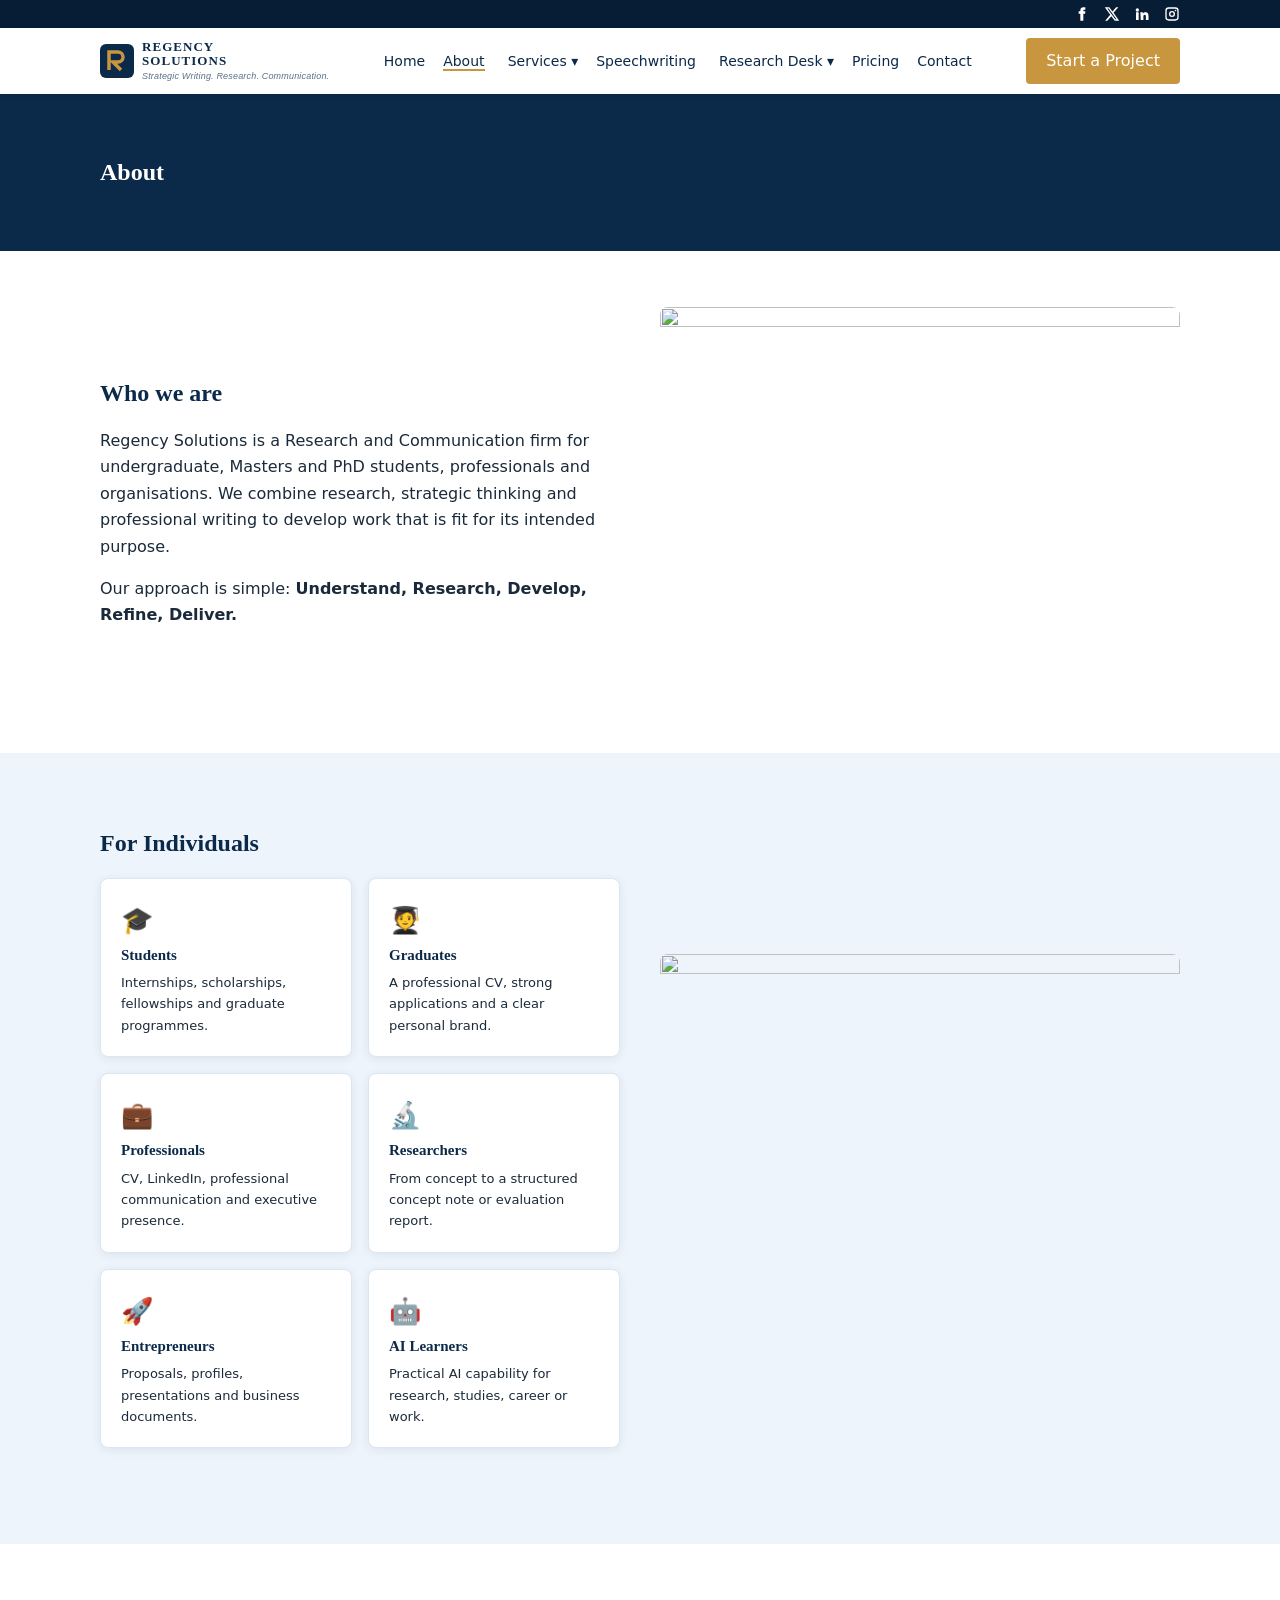
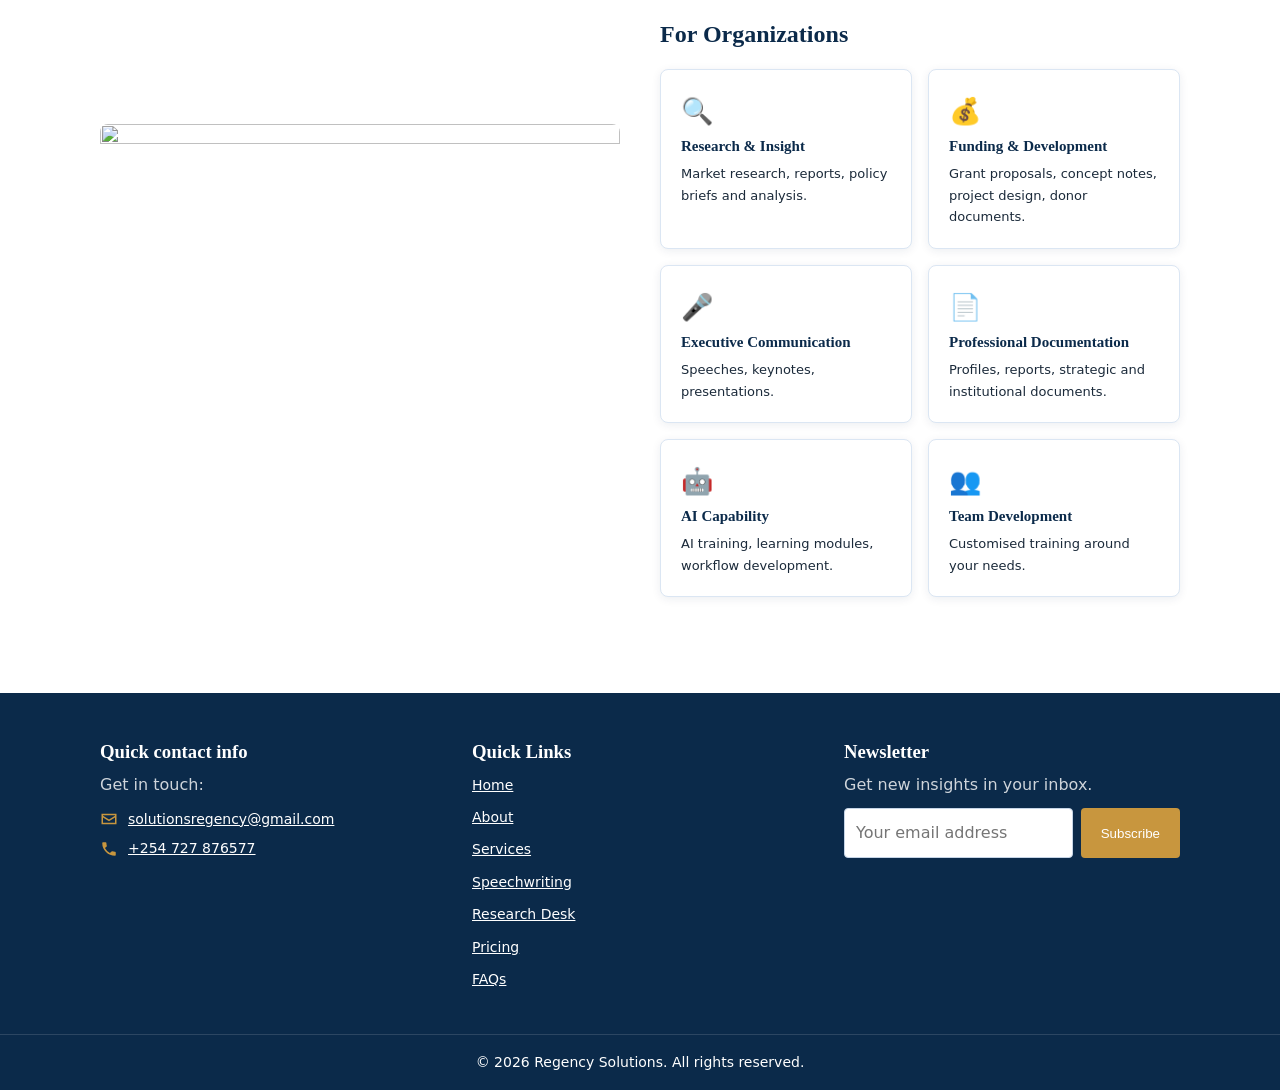
==== about.html @ c865be1b "Add files via upload" ====
<!DOCTYPE html>
<html lang="en">

<head>
    <meta charset="utf-8">
    <meta name="viewport" content="width=device-width,initial-scale=1">
    <title>About | Regency Solutions</title>
    <link rel="stylesheet" href="style.css?v=2">
</head>

<body>
    <div class="topbar">
        <div class="w tb">
            <div class="socials"><a href="#" aria-label="Facebook"><svg viewBox="0 0 24 24">
                        <path d="M14 8V6.5c0-.7.3-1 1-1h2V2h-3c-3 0-4.5 1.8-4.5 4.5V8H7v3.5h2.5V22H14V11.5h2.7L17 8z" />
                    </svg></a><a href="#" aria-label="X"><svg viewBox="0 0 24 24">
                        <path
                            d="M18.2 2h3.3l-7.2 8.3L22.8 22h-6.6l-5.2-6.8L5 22H1.7l7.7-8.9L1.2 2h6.8l4.7 6.2zm-1.2 18h1.8L7 3.9H5z" />
                    </svg></a><a href="#" aria-label="LinkedIn"><svg viewBox="0 0 24 24">
                        <path
                            d="M4.98 3.5a2.5 2.5 0 1 1 0 5 2.5 2.5 0 0 1 0-5zM3 9.5h4V21H3zM9.5 9.5h3.8v1.6h.1c.5-1 1.8-1.9 3.7-1.9 4 0 4.7 2.6 4.7 6V21h-4v-5c0-1.2 0-2.8-1.7-2.8s-2 1.3-2 2.7V21h-4z" />
                    </svg></a><a href="#" aria-label="Instagram"><svg viewBox="0 0 24 24">
                        <path
                            d="M7 2h10a5 5 0 0 1 5 5v10a5 5 0 0 1-5 5H7a5 5 0 0 1-5-5V7a5 5 0 0 1 5-5zm0 2a3 3 0 0 0-3 3v10a3 3 0 0 0 3 3h10a3 3 0 0 0 3-3V7a3 3 0 0 0-3-3zm5 3.5A4.5 4.5 0 1 1 7.5 12 4.5 4.5 0 0 1 12 7.5zm0 2A2.5 2.5 0 1 0 14.5 12 2.5 2.5 0 0 0 12 9.5zM17.3 5.5a1.2 1.2 0 1 1-1.2 1.2 1.2 1.2 0 0 1 1.2-1.2z" />
                    </svg></a></div>
        </div>
    </div>
    <header>
        <div class="w nav"><a href="index.html" class="logo"><svg width="34" height="34" viewBox="0 0 34 34">
                    <rect width="34" height="34" rx="6" fill="#0b2a4a" />
                    <path d="M9 26V8h9a5 5 0 0 1 0 10h-5l8 8" stroke="#c8963e" stroke-width="3.5" fill="none" />
                </svg><span>REGENCY<br>SOLUTIONS<em>Strategic Writing. Research. Communication.</em></span></a>
            <nav><a href="index.html">Home</a><a href="about.html" class=on>About</a>
                <div class="dd"><a href="services.html">Services &#9662;</a>
                    <div class="dm"><a href="services.html#career-solutions">Career Solutions</a><a
                            href="services.html#research-analytics">Research & Analytics</a><a
                            href="services.html#grants-proposals">Grants & Proposals</a><a
                            href="services.html#website-development">Website Development</a><a
                            href="services.html#ai-training">AI Training & Development</a><a
                            href="services.html#professional-writing">Professional Writing</a></div>
                </div><a href="speechwriting.html">Speechwriting</a>
                <div class="dd"><a href="research-desk.html">Research Desk &#9662;</a>
                    <div class="dm"><a href="research-desk.html#insights">Insights</a><a
                            href="research-desk.html#portfolio">Portfolio</a><a
                            href="research-desk.html#testimonials">Testimonials</a></div>
                </div><a href="pricing.html">Pricing</a><a href="contact.html">Contact</a>
            </nav><a class="btn" href="start-a-project.html">Start a Project</a>
        </div>
    </header>
    <section class="ph">
        <div class="w">
            <h1>About</h1>
        </div>
    </section>
    <section class="sp">
        <div class="w two">
            <div>
                <h2>Who we are</h2>
                <p>Regency Solutions is a Research and Communication firm for undergraduate, Masters and PhD students,
                    professionals and organisations. We combine research, strategic thinking and professional writing to
                    develop work that is fit for its intended purpose.</p>
                <p>Our approach is simple: <b>Understand, Research, Develop, Refine, Deliver.</b></p>
            </div><img src="images/about.jpg" alt="">
        </div>
    </section>
    <section class="sp alt">
        <div class="w two">
            <div>
                <h2 id="individuals">For Individuals</h2>
                <div class="tiles">
                    <div class="tile"><b>🎓</b><span>Students</span>
                        <p>Internships, scholarships, fellowships and graduate programmes.</p>
                    </div>
                    <div class="tile"><b>🧑‍🎓</b><span>Graduates</span>
                        <p>A professional CV, strong applications and a clear personal brand.</p>
                    </div>
                    <div class="tile"><b>💼</b><span>Professionals</span>
                        <p>CV, LinkedIn, professional communication and executive presence.</p>
                    </div>
                    <div class="tile"><b>🔬</b><span>Researchers</span>
                        <p>From concept to a structured concept note or evaluation report.</p>
                    </div>
                    <div class="tile"><b>🚀</b><span>Entrepreneurs</span>
                        <p>Proposals, profiles, presentations and business documents.</p>
                    </div>
                    <div class="tile"><b>🤖</b><span>AI Learners</span>
                        <p>Practical AI capability for research, studies, career or work.</p>
                    </div>
                </div>
            </div><img src="images/Capture.jfif" alt="">
        </div>
    </section>
    <section class="sp">
        <div class="w two rev">
            <div>
                <h2 id="orgs">For Organizations</h2>
                <div class="tiles">
                    <div class="tile"><b>🔍</b><span>Research & Insight</span>
                        <p>Market research, reports, policy briefs and analysis.</p>
                    </div>
                    <div class="tile"><b>💰</b><span>Funding & Development</span>
                        <p>Grant proposals, concept notes, project design, donor documents.</p>
                    </div>
                    <div class="tile"><b>🎤</b><span>Executive Communication</span>
                        <p>Speeches, keynotes, presentations.</p>
                    </div>
                    <div class="tile"><b>📄</b><span>Professional Documentation</span>
                        <p>Profiles, reports, strategic and institutional documents.</p>
                    </div>
                    <div class="tile"><b>🤖</b><span>AI Capability</span>
                        <p>AI training, learning modules, workflow development.</p>
                    </div>
                    <div class="tile"><b>👥</b><span>Team Development</span>
                        <p>Customised training around your needs.</p>
                    </div>
                </div>
            </div><img src="images/organizations.jpg" alt="">
        </div>
    </section>
    <footer>
        <div class="w fg">
            <div>
                <h3>Quick contact info</h3>
                <p class="mu">Get in touch:</p>
                <ul class="cl">
                    <li><svg viewBox="0 0 24 24">
                            <path d="M2 5h20v14H2zm2 2v.5l8 5 8-5V7zm16 3l-8 5-8-5v7h16z" />
                        </svg><a href="mailto:solutionsregency@gmail.com">solutionsregency@gmail.com</a></li>
                    <li><svg viewBox="0 0 24 24">
                            <path
                                d="M6.6 10.8a15 15 0 0 0 6.6 6.6l2.2-2.2a1 1 0 0 1 1-.25 11 11 0 0 0 3.6.6 1 1 0 0 1 1 1V20a1 1 0 0 1-1 1A17 17 0 0 1 3 4a1 1 0 0 1 1-1h3.5a1 1 0 0 1 1 1c0 1.2.2 2.4.6 3.6a1 1 0 0 1-.25 1z" />
                        </svg><a href="tel:+254727876577">+254 727 876577</a></li>
                </ul>
            </div>
            <div>
                <h3>Quick Links</h3>
                <ul class="ll">
                    <li><a href="index.html">Home</a></li>
                    <li><a href="about.html">About</a></li>
                    <li><a href="services.html">Services</a></li>
                    <li><a href="speechwriting.html">Speechwriting</a></li>
                    <li><a href="research-desk.html">Research Desk</a></li>
                    <li><a href="pricing.html">Pricing</a></li>
                    <li><a href="research-desk.html#faqs">FAQs</a></li>
                </ul>
            </div>
            <div>
                <h3>Newsletter</h3>
                <p class="mu">Get new insights in your inbox.</p>
                <form class="rf nl" data-kind="news"><input type="hidden" name="service" value="Newsletter"><input
                        name="email" type="email" placeholder="Your email address" aria-label="Email address"
                        required><button class="btn">Subscribe</button>
                    <div class="msg"></div>
                </form>
            </div>
        </div>
        <div class="fb">&copy; 2026 Regency Solutions. All rights reserved.</div>
    </footer>
    <div class="modal" id="m">
        <form class="rf" data-reply="1"><button type="button" class="x" aria-label="Close">&times;</button>
            <h3>Get the pricing plan</h3>
            <p>Enter your email and we will send the plan straight to your inbox.</p><input type="hidden"
                name="service"><input name="name" placeholder="Your name *" required><input name="email" type="email"
                placeholder="Email *" required><button class="btn">Send me the pricing plan</button>
            <div class="msg"></div>
        </form>
    </div>
    <script src="https://cdn.jsdelivr.net/npm/@emailjs/browser@4/dist/email.min.js"></script>
    <script src="script.js"></script>
</body>

</html>
---- style.css ----
:root {
  --n: #0b2a4a;
  --g: #c8963e;
  --l: #eef4fb;
  --t: #1b2a3a
}

* {
  box-sizing: border-box
}

body {
  margin: 0;
  font: 16px/1.65 'Segoe UI', system-ui, sans-serif;
  color: var(--t)
}

h1,
h2,
h3 {
  font-family: Georgia, 'Times New Roman', serif;
  color: var(--n);
  line-height: 1.2
}

.w {
  max-width: 1120px;
  margin: auto;
  padding: 0 20px
}

header {
  position: sticky;
  top: 0;
  background: #fff;
  box-shadow: 0 1px 8px #0001;
  z-index: 5
}

.nav {
  display: flex;
  align-items: center;
  gap: 20px;
  justify-content: space-between;
  padding: 10px 20px;
  flex-wrap: wrap
}

.logo {
  display: flex;
  align-items: center;
  gap: 8px;
  font: 600 13px/1.1 Georgia, serif;
  color: var(--n);
  text-decoration: none;
  letter-spacing: .08em
}

nav a {
  margin: 0 9px;
  color: var(--n);
  text-decoration: none;
  font-size: 14px
}

nav a.on {
  border-bottom: 2px solid var(--g)
}

.btn {
  display: inline-block;
  background: var(--g);
  color: #fff;
  border: 0;
  padding: 10px 20px;
  border-radius: 4px;
  font: 600 14px inherit;
  text-decoration: none;
  cursor: pointer
}

.btn.o {
  background: none;
  border: 1px solid #fff
}

.hero,
.ph,
.start {
  background: var(--n);
  color: #fff
}

.hero h1,
.ph h1,
.start h2 {
  color: #fff
}

.hero {
  padding: 60px 0
}

.ph {
  padding: 44px 0
}

.start {
  padding: 60px 0
}

.two {
  display: grid;
  grid-template-columns: 1fr 1fr;
  gap: 40px;
  align-items: center
}

.two.rev>div {
  order: 2
}

img {
  width: 100%;
  border-radius: 8px;
  display: block
}

.sp {
  padding: 56px 0
}

.alt {
  background: var(--l)
}

.lead {
  max-width: 60ch
}

.steps b {
  color: var(--n)
}

.grid,
.tiles {
  display: grid;
  grid-template-columns: repeat(auto-fill, minmax(240px, 1fr));
  gap: 16px;
  margin: 20px 0 40px
}

.card,
.tile {
  background: #fff;
  border: 1px solid #dbe6f3;
  border-radius: 8px;
  padding: 20px;
  box-shadow: 0 2px 10px #0b2a4a14
}

.tile b {
  font-size: 26px;
  display: block
}

.tile span {
  font: 600 15px Georgia, serif;
  color: var(--n)
}

.tile p {
  font-size: 13px;
  margin: 4px 0 0
}

.card h3 {
  margin: 0 0 8px;
  font-size: 19px
}

.card ul,
.sp ul {
  padding-left: 18px
}

.pl {
  display: inline-block;
  margin-top: 8px;
  color: var(--g);
  font-weight: 700;
  text-decoration: none
}

details {
  background: #fff;
  border: 1px solid #dbe6f3;
  border-radius: 6px;
  padding: 12px 16px;
  margin: 8px 0
}

summary {
  cursor: pointer;
  font-weight: 600;
  color: var(--n)
}

input,
select,
textarea {
  width: 100%;
  padding: 11px;
  margin: 5px 0;
  border: 1px solid #c5d4e6;
  border-radius: 4px;
  font: inherit
}

.start form {
  display: grid;
  gap: 4px
}

.msg {
  font-size: 14px;
  margin-top: 6px
}

footer {
  background: var(--n);
  color: #fff;
  padding: 36px 0
}

footer .logo {
  color: #fff
}

.fl {
  display: flex;
  justify-content: space-between;
  flex-wrap: wrap;
  gap: 16px;
  align-items: center
}

footer a {
  color: #fff;
  margin: 0 8px;
  font-size: 14px
}

.modal {
  display: none;
  position: fixed;
  inset: 0;
  background: #0b2a4acc;
  z-index: 9;
  align-items: center;
  justify-content: center;
  padding: 20px
}

.modal.open {
  display: flex
}

.modal form {
  background: #fff;
  padding: 28px;
  border-radius: 8px;
  max-width: 400px;
  width: 100%;
  position: relative
}

.x {
  position: absolute;
  right: 12px;
  top: 6px;
  background: none;
  border: 0;
  font-size: 26px;
  cursor: pointer
}

a:focus-visible,
button:focus-visible,
input:focus-visible {
  outline: 3px solid var(--g)
}

@media(max-width:760px) {
  .two {
    grid-template-columns: 1fr
  }

  .two.rev>div {
    order: 0
  }
}

body,
.w,
h1,
h2,
h3,
p,
li {
  text-align: left
}

.logo em {
  display: block;
  font: italic 400 9px/1.3 'Segoe UI', sans-serif;
  letter-spacing: .02em;
  margin-top: 3px;
  color: #5a6f86
}

.dd {
  display: inline-block;
  position: relative
}

.dm {
  display: none;
  position: absolute;
  top: 100%;
  left: 0;
  background: #fff;
  min-width: 210px;
  border-radius: 6px;
  box-shadow: 0 6px 20px #0b2a4a33;
  padding: 6px 0;
  z-index: 10
}

.dm a {
  display: block;
  margin: 0;
  padding: 8px 16px;
  white-space: nowrap
}

.dm a:hover {
  background: var(--l)
}

.dd:hover .dm,
.dd:focus-within .dm {
  display: block
}

.news {
  background: var(--l);
  padding: 36px 0
}

.news h3 {
  margin: 0
}

.news form {
  display: flex;
  gap: 8px;
  flex-wrap: wrap
}

.news input {
  flex: 1;
  min-width: 200px;
  margin: 0
}

.news .msg {
  width: 100%
}

.soc {
  display: flex;
  gap: 10px
}

.si {
  width: 32px;
  height: 32px;
  border: 1px solid #fff8;
  border-radius: 50%;
  display: grid;
  place-items: center;
  margin: 0;
  font: 700 12px sans-serif;
  text-decoration: none
}

.fl nav {
  text-align: right
}

.fl nav small {
  display: block;
  margin-top: 8px;
  opacity: .8
}

.float {
  position: fixed;
  right: 14px;
  bottom: 20px;
  display: flex;
  flex-direction: column;
  gap: 10px;
  z-index: 8
}

.float a {
  width: 46px;
  height: 46px;
  border-radius: 50%;
  background: var(--g);
  color: #fff;
  display: grid;
  place-items: center;
  font-size: 20px;
  text-decoration: none;
  box-shadow: 0 3px 10px #0005
}

@media(max-width:760px) {
  .dm {
    position: static;
    display: block;
    box-shadow: none;
    padding: 0 0 0 12px
  }

  .dd {
    display: block
  }
}

img {
  aspect-ratio: 4/3;
  object-fit: cover
}

.topbar {
  background: #071d35
}

.tb {
  display: flex;
  justify-content: flex-end;
  padding: 6px 20px
}

.socials {
  display: flex;
  gap: 14px
}

.socials a {
  margin: 0
}

.socials svg {
  width: 16px;
  height: 16px;
  fill: #fff;
  display: block
}

.socials a:hover svg {
  fill: var(--g)
}

footer {
  padding: 48px 0 0
}

.fg {
  display: grid;
  grid-template-columns: repeat(3, 1fr);
  gap: 36px
}

footer h3 {
  color: #fff;
  margin: 0 0 8px
}

.mu {
  opacity: .8;
  margin: 0 0 10px
}

footer ul {
  list-style: none;
  padding: 0;
  margin: 0
}

footer li {
  margin: 6px 0
}

footer a {
  margin: 0
}

.cl li {
  display: flex;
  gap: 10px;
  align-items: center
}

.cl svg {
  width: 18px;
  height: 18px;
  fill: var(--g);
  flex: none
}

.nl {
  display: flex;
  gap: 8px;
  flex-wrap: wrap
}

.nl input {
  flex: 1;
  min-width: 160px;
  margin: 0
}

.nl .msg {
  width: 100%
}

.fb {
  margin-top: 36px;
  padding: 16px 20px;
  border-top: 1px solid #ffffff22;
  font-size: 14px;
  text-align: center
}

@media(max-width:760px) {
  .fg {
    grid-template-columns: 1fr
  }
}

.hero {
  background: linear-gradient(90deg, #0b2a4af2 0%, #0b2a4acc 45%, #0b2a4a55 100%), url(images/hero.jpg) center/cover no-repeat;
  min-height: 480px;
  display: flex;
  align-items: center;
  padding: 80px 0
}

.hero .w {
  width: 100%
}

.hero h1 {
  max-width: 16ch;
  font-size: clamp(32px, 5vw, 52px)
}

.hero p {
  max-width: 48ch;
  font-size: 18px
}

@media(max-width:760px) {
  .hero {
    background: linear-gradient(#0b2a4ae6, #0b2a4acc), url(images/hero.jpg) center/cover;
    min-height: 380px;
    padding: 56px 0
  }
}

.start label {
  display: block;
  font-size: 14px;
  color: #dbe6f3
}

.start label input {
  margin-top: 4px
}

.cd {
  list-style: none;
  padding: 0;
  margin: 20px 0
}

.cd li {
  display: flex;
  gap: 14px;
  align-items: flex-start;
  margin: 16px 0
}

.cd svg {
  width: 22px;
  height: 22px;
  fill: var(--g);
  flex: none;
  margin-top: 3px
}

.cd b {
  display: block;
  color: var(--n)
}

.cd a {
  color: var(--t)
}

a.pl.btn {
  color: #fff !important;
  margin-top: 6px
}

.grid+.cta {
  margin: -24px 0 52px
}
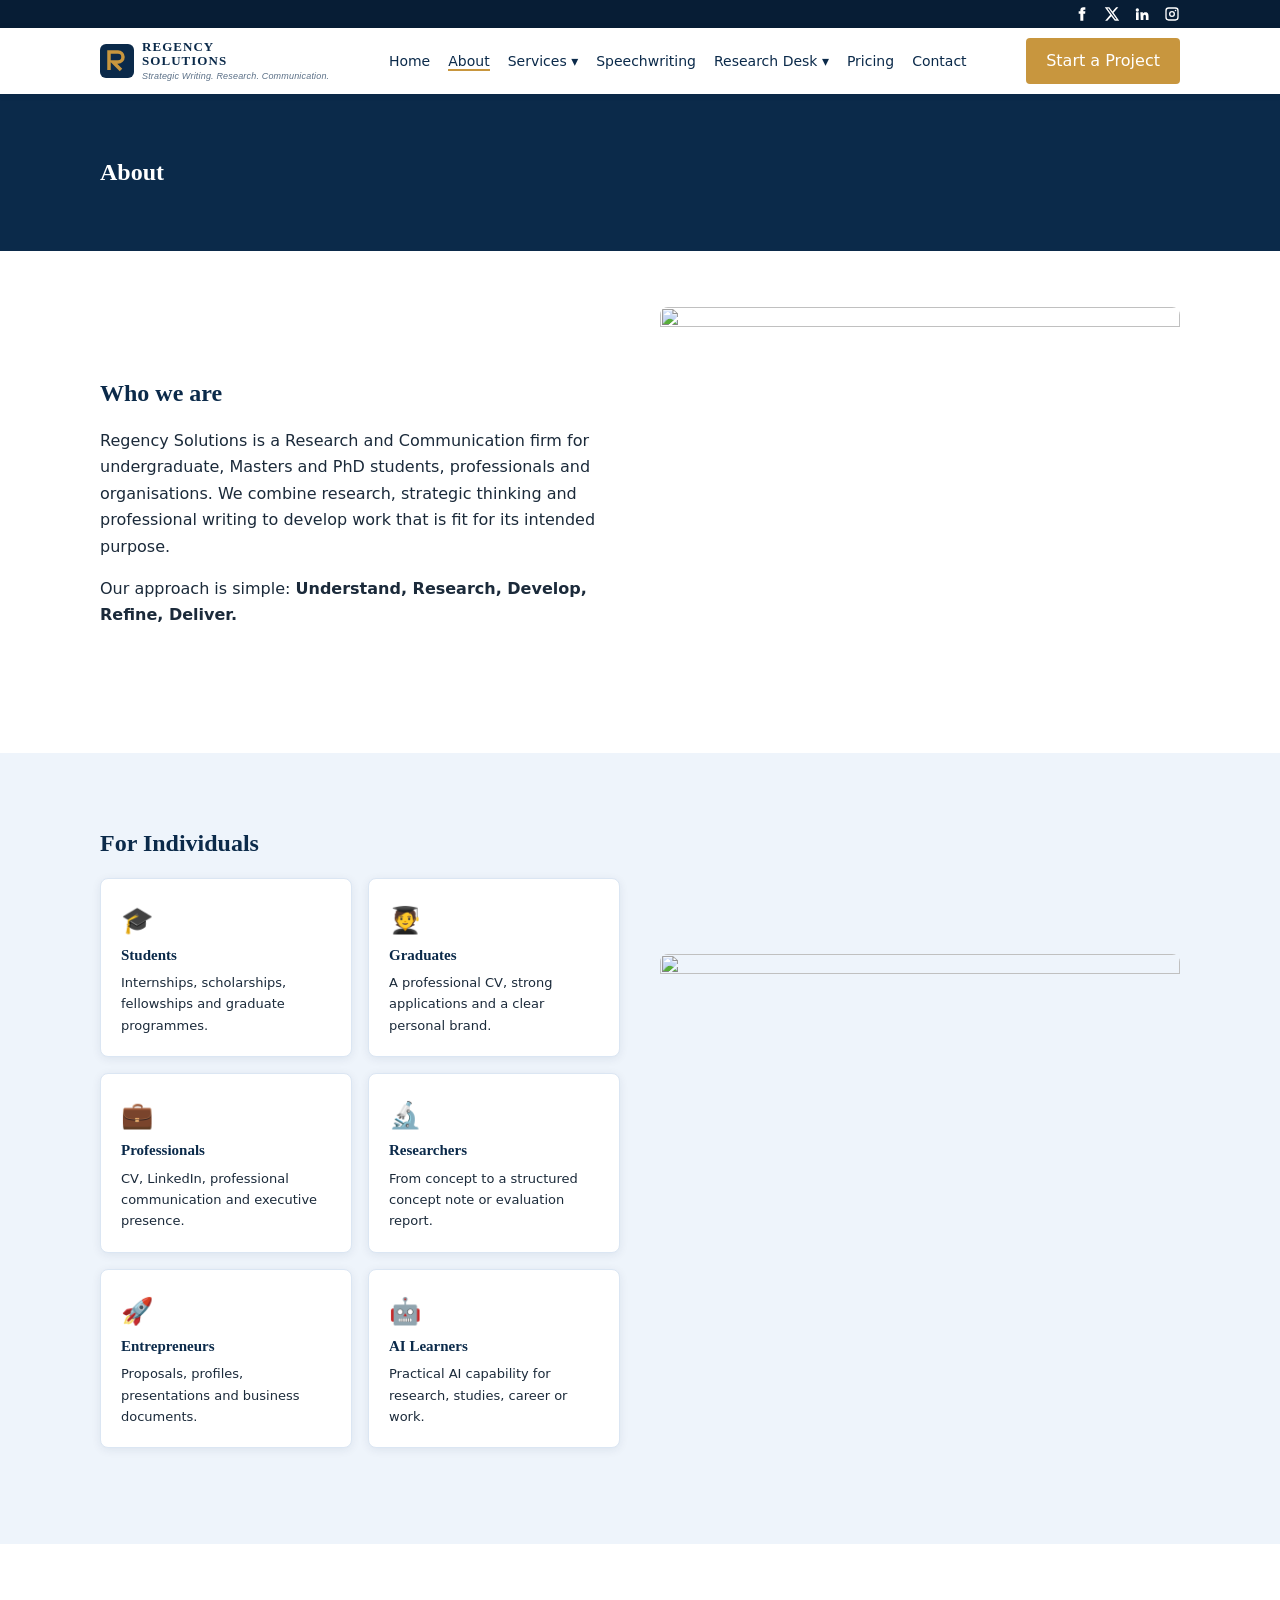
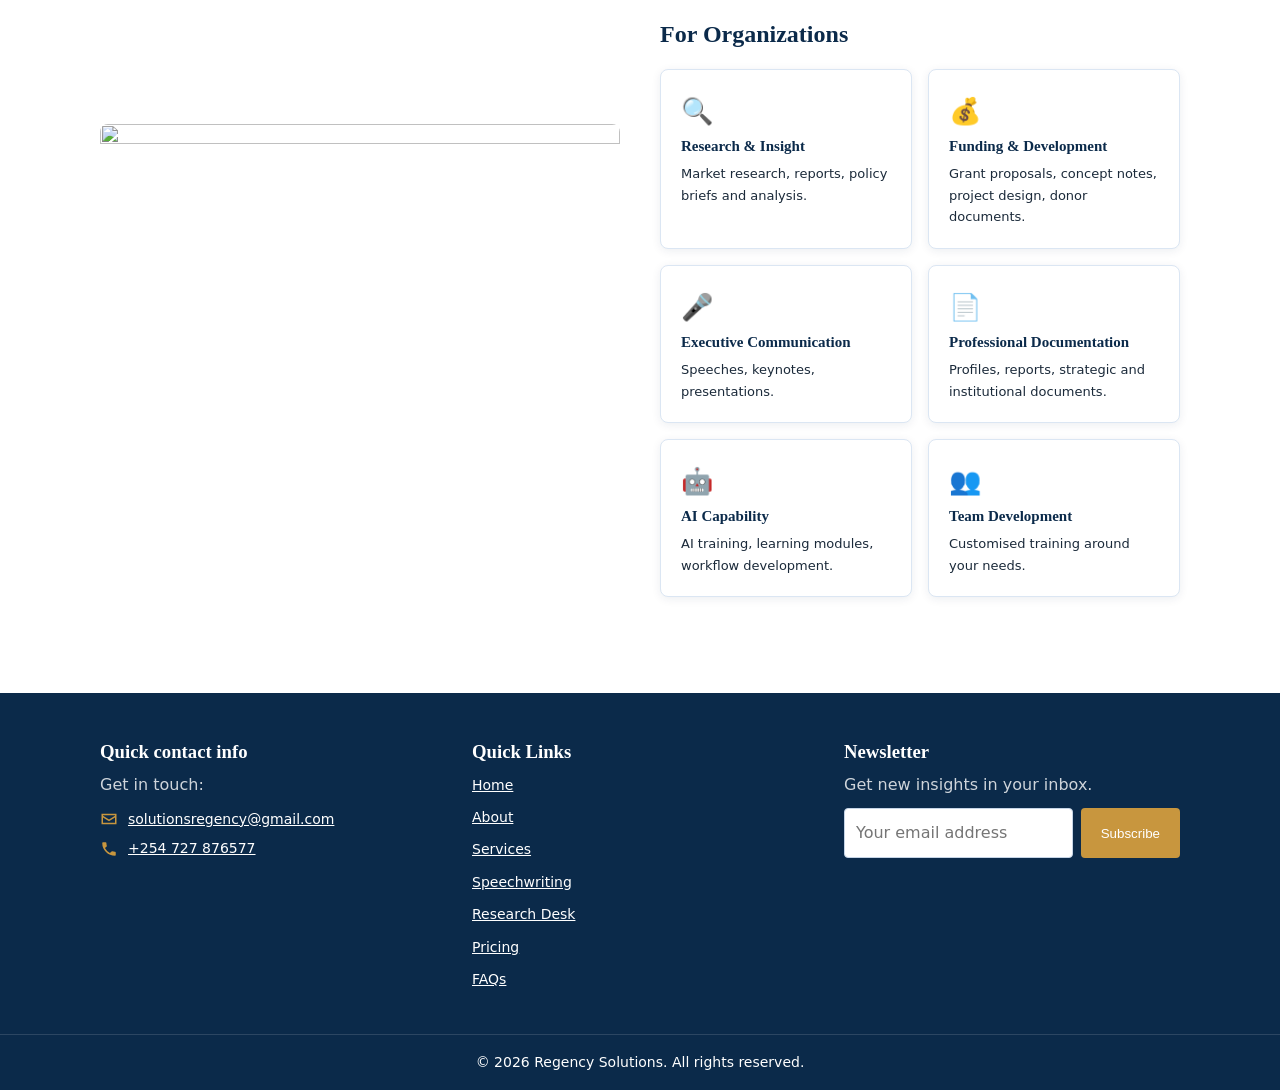
==== commit 27fb3735: "Add files via upload" ====
--- a/about.html
+++ b/about.html
@@ -1,172 +1,6 @@
-<!DOCTYPE html>
-<html lang="en">
-
-<head>
-    <meta charset="utf-8">
-    <meta name="viewport" content="width=device-width,initial-scale=1">
-    <title>About | Regency Solutions</title>
-    <link rel="stylesheet" href="style.css?v=2">
-</head>
-
-<body>
-    <div class="topbar">
-        <div class="w tb">
-            <div class="socials"><a href="#" aria-label="Facebook"><svg viewBox="0 0 24 24">
-                        <path d="M14 8V6.5c0-.7.3-1 1-1h2V2h-3c-3 0-4.5 1.8-4.5 4.5V8H7v3.5h2.5V22H14V11.5h2.7L17 8z" />
-                    </svg></a><a href="#" aria-label="X"><svg viewBox="0 0 24 24">
-                        <path
-                            d="M18.2 2h3.3l-7.2 8.3L22.8 22h-6.6l-5.2-6.8L5 22H1.7l7.7-8.9L1.2 2h6.8l4.7 6.2zm-1.2 18h1.8L7 3.9H5z" />
-                    </svg></a><a href="#" aria-label="LinkedIn"><svg viewBox="0 0 24 24">
-                        <path
-                            d="M4.98 3.5a2.5 2.5 0 1 1 0 5 2.5 2.5 0 0 1 0-5zM3 9.5h4V21H3zM9.5 9.5h3.8v1.6h.1c.5-1 1.8-1.9 3.7-1.9 4 0 4.7 2.6 4.7 6V21h-4v-5c0-1.2 0-2.8-1.7-2.8s-2 1.3-2 2.7V21h-4z" />
-                    </svg></a><a href="#" aria-label="Instagram"><svg viewBox="0 0 24 24">
-                        <path
-                            d="M7 2h10a5 5 0 0 1 5 5v10a5 5 0 0 1-5 5H7a5 5 0 0 1-5-5V7a5 5 0 0 1 5-5zm0 2a3 3 0 0 0-3 3v10a3 3 0 0 0 3 3h10a3 3 0 0 0 3-3V7a3 3 0 0 0-3-3zm5 3.5A4.5 4.5 0 1 1 7.5 12 4.5 4.5 0 0 1 12 7.5zm0 2A2.5 2.5 0 1 0 14.5 12 2.5 2.5 0 0 0 12 9.5zM17.3 5.5a1.2 1.2 0 1 1-1.2 1.2 1.2 1.2 0 0 1 1.2-1.2z" />
-                    </svg></a></div>
-        </div>
-    </div>
-    <header>
-        <div class="w nav"><a href="index.html" class="logo"><svg width="34" height="34" viewBox="0 0 34 34">
-                    <rect width="34" height="34" rx="6" fill="#0b2a4a" />
-                    <path d="M9 26V8h9a5 5 0 0 1 0 10h-5l8 8" stroke="#c8963e" stroke-width="3.5" fill="none" />
-                </svg><span>REGENCY<br>SOLUTIONS<em>Strategic Writing. Research. Communication.</em></span></a>
-            <nav><a href="index.html">Home</a><a href="about.html" class=on>About</a>
-                <div class="dd"><a href="services.html">Services &#9662;</a>
-                    <div class="dm"><a href="services.html#career-solutions">Career Solutions</a><a
-                            href="services.html#research-analytics">Research & Analytics</a><a
-                            href="services.html#grants-proposals">Grants & Proposals</a><a
-                            href="services.html#website-development">Website Development</a><a
-                            href="services.html#ai-training">AI Training & Development</a><a
-                            href="services.html#professional-writing">Professional Writing</a></div>
-                </div><a href="speechwriting.html">Speechwriting</a>
-                <div class="dd"><a href="research-desk.html">Research Desk &#9662;</a>
-                    <div class="dm"><a href="research-desk.html#insights">Insights</a><a
-                            href="research-desk.html#portfolio">Portfolio</a><a
-                            href="research-desk.html#testimonials">Testimonials</a></div>
-                </div><a href="pricing.html">Pricing</a><a href="contact.html">Contact</a>
-            </nav><a class="btn" href="start-a-project.html">Start a Project</a>
-        </div>
-    </header>
-    <section class="ph">
-        <div class="w">
-            <h1>About</h1>
-        </div>
-    </section>
-    <section class="sp">
-        <div class="w two">
-            <div>
-                <h2>Who we are</h2>
-                <p>Regency Solutions is a Research and Communication firm for undergraduate, Masters and PhD students,
-                    professionals and organisations. We combine research, strategic thinking and professional writing to
-                    develop work that is fit for its intended purpose.</p>
-                <p>Our approach is simple: <b>Understand, Research, Develop, Refine, Deliver.</b></p>
-            </div><img src="images/about.jpg" alt="">
-        </div>
-    </section>
-    <section class="sp alt">
-        <div class="w two">
-            <div>
-                <h2 id="individuals">For Individuals</h2>
-                <div class="tiles">
-                    <div class="tile"><b>🎓</b><span>Students</span>
-                        <p>Internships, scholarships, fellowships and graduate programmes.</p>
-                    </div>
-                    <div class="tile"><b>🧑‍🎓</b><span>Graduates</span>
-                        <p>A professional CV, strong applications and a clear personal brand.</p>
-                    </div>
-                    <div class="tile"><b>💼</b><span>Professionals</span>
-                        <p>CV, LinkedIn, professional communication and executive presence.</p>
-                    </div>
-                    <div class="tile"><b>🔬</b><span>Researchers</span>
-                        <p>From concept to a structured concept note or evaluation report.</p>
-                    </div>
-                    <div class="tile"><b>🚀</b><span>Entrepreneurs</span>
-                        <p>Proposals, profiles, presentations and business documents.</p>
-                    </div>
-                    <div class="tile"><b>🤖</b><span>AI Learners</span>
-                        <p>Practical AI capability for research, studies, career or work.</p>
-                    </div>
-                </div>
-            </div><img src="images/Capture.jfif" alt="">
-        </div>
-    </section>
-    <section class="sp">
-        <div class="w two rev">
-            <div>
-                <h2 id="orgs">For Organizations</h2>
-                <div class="tiles">
-                    <div class="tile"><b>🔍</b><span>Research & Insight</span>
-                        <p>Market research, reports, policy briefs and analysis.</p>
-                    </div>
-                    <div class="tile"><b>💰</b><span>Funding & Development</span>
-                        <p>Grant proposals, concept notes, project design, donor documents.</p>
-                    </div>
-                    <div class="tile"><b>🎤</b><span>Executive Communication</span>
-                        <p>Speeches, keynotes, presentations.</p>
-                    </div>
-                    <div class="tile"><b>📄</b><span>Professional Documentation</span>
-                        <p>Profiles, reports, strategic and institutional documents.</p>
-                    </div>
-                    <div class="tile"><b>🤖</b><span>AI Capability</span>
-                        <p>AI training, learning modules, workflow development.</p>
-                    </div>
-                    <div class="tile"><b>👥</b><span>Team Development</span>
-                        <p>Customised training around your needs.</p>
-                    </div>
-                </div>
-            </div><img src="images/organizations.jpg" alt="">
-        </div>
-    </section>
-    <footer>
-        <div class="w fg">
-            <div>
-                <h3>Quick contact info</h3>
-                <p class="mu">Get in touch:</p>
-                <ul class="cl">
-                    <li><svg viewBox="0 0 24 24">
-                            <path d="M2 5h20v14H2zm2 2v.5l8 5 8-5V7zm16 3l-8 5-8-5v7h16z" />
-                        </svg><a href="mailto:solutionsregency@gmail.com">solutionsregency@gmail.com</a></li>
-                    <li><svg viewBox="0 0 24 24">
-                            <path
-                                d="M6.6 10.8a15 15 0 0 0 6.6 6.6l2.2-2.2a1 1 0 0 1 1-.25 11 11 0 0 0 3.6.6 1 1 0 0 1 1 1V20a1 1 0 0 1-1 1A17 17 0 0 1 3 4a1 1 0 0 1 1-1h3.5a1 1 0 0 1 1 1c0 1.2.2 2.4.6 3.6a1 1 0 0 1-.25 1z" />
-                        </svg><a href="tel:+254727876577">+254 727 876577</a></li>
-                </ul>
-            </div>
-            <div>
-                <h3>Quick Links</h3>
-                <ul class="ll">
-                    <li><a href="index.html">Home</a></li>
-                    <li><a href="about.html">About</a></li>
-                    <li><a href="services.html">Services</a></li>
-                    <li><a href="speechwriting.html">Speechwriting</a></li>
-                    <li><a href="research-desk.html">Research Desk</a></li>
-                    <li><a href="pricing.html">Pricing</a></li>
-                    <li><a href="research-desk.html#faqs">FAQs</a></li>
-                </ul>
-            </div>
-            <div>
-                <h3>Newsletter</h3>
-                <p class="mu">Get new insights in your inbox.</p>
-                <form class="rf nl" data-kind="news"><input type="hidden" name="service" value="Newsletter"><input
-                        name="email" type="email" placeholder="Your email address" aria-label="Email address"
-                        required><button class="btn">Subscribe</button>
-                    <div class="msg"></div>
-                </form>
-            </div>
-        </div>
-        <div class="fb">&copy; 2026 Regency Solutions. All rights reserved.</div>
-    </footer>
-    <div class="modal" id="m">
-        <form class="rf" data-reply="1"><button type="button" class="x" aria-label="Close">&times;</button>
-            <h3>Get the pricing plan</h3>
-            <p>Enter your email and we will send the plan straight to your inbox.</p><input type="hidden"
-                name="service"><input name="name" placeholder="Your name *" required><input name="email" type="email"
-                placeholder="Email *" required><button class="btn">Send me the pricing plan</button>
-            <div class="msg"></div>
-        </form>
-    </div>
-    <script src="https://cdn.jsdelivr.net/npm/@emailjs/browser@4/dist/email.min.js"></script>
-    <script src="script.js"></script>
-</body>
-
-</html>+<!DOCTYPE html><html lang="en"><head><meta charset="utf-8"><meta name="viewport" content="width=device-width,initial-scale=1"><title>About | Regency Solutions</title><link rel="stylesheet" href="style.css?v=3"></head><body>
+<div class="topbar"><div class="w tb"><div class="socials"><a href="#" aria-label="Facebook"><svg viewBox="0 0 24 24"><path d="M14 8V6.5c0-.7.3-1 1-1h2V2h-3c-3 0-4.5 1.8-4.5 4.5V8H7v3.5h2.5V22H14V11.5h2.7L17 8z"/></svg></a><a href="#" aria-label="X"><svg viewBox="0 0 24 24"><path d="M18.2 2h3.3l-7.2 8.3L22.8 22h-6.6l-5.2-6.8L5 22H1.7l7.7-8.9L1.2 2h6.8l4.7 6.2zm-1.2 18h1.8L7 3.9H5z"/></svg></a><a href="#" aria-label="LinkedIn"><svg viewBox="0 0 24 24"><path d="M4.98 3.5a2.5 2.5 0 1 1 0 5 2.5 2.5 0 0 1 0-5zM3 9.5h4V21H3zM9.5 9.5h3.8v1.6h.1c.5-1 1.8-1.9 3.7-1.9 4 0 4.7 2.6 4.7 6V21h-4v-5c0-1.2 0-2.8-1.7-2.8s-2 1.3-2 2.7V21h-4z"/></svg></a><a href="#" aria-label="Instagram"><svg viewBox="0 0 24 24"><path d="M7 2h10a5 5 0 0 1 5 5v10a5 5 0 0 1-5 5H7a5 5 0 0 1-5-5V7a5 5 0 0 1 5-5zm0 2a3 3 0 0 0-3 3v10a3 3 0 0 0 3 3h10a3 3 0 0 0 3-3V7a3 3 0 0 0-3-3zm5 3.5A4.5 4.5 0 1 1 7.5 12 4.5 4.5 0 0 1 12 7.5zm0 2A2.5 2.5 0 1 0 14.5 12 2.5 2.5 0 0 0 12 9.5zM17.3 5.5a1.2 1.2 0 1 1-1.2 1.2 1.2 1.2 0 0 1 1.2-1.2z"/></svg></a></div></div></div><header><div class="w nav"><a href="index.html" class="logo"><svg width="34" height="34" viewBox="0 0 34 34"><rect width="34" height="34" rx="6" fill="#0b2a4a"/><path d="M9 26V8h9a5 5 0 0 1 0 10h-5l8 8" stroke="#c8963e" stroke-width="3.5" fill="none"/></svg><span>REGENCY<br>SOLUTIONS<em>Strategic Writing. Research. Communication.</em></span></a><button class="burger" aria-label="Open menu" aria-expanded="false"><span></span><span></span><span></span></button><nav><a href="index.html">Home</a><a href="about.html" class=on>About</a><div class="dd"><a href="services.html">Services &#9662;</a><div class="dm"><a href="services.html#career-solutions">Career Solutions</a><a href="services.html#research-analytics">Research & Analytics</a><a href="services.html#grants-proposals">Grants & Proposals</a><a href="services.html#website-development">Website Development</a><a href="services.html#ai-training">AI Training & Development</a><a href="services.html#professional-writing">Professional Writing</a></div></div><a href="speechwriting.html">Speechwriting</a><div class="dd"><a href="research-desk.html">Research Desk &#9662;</a><div class="dm"><a href="research-desk.html#insights">Insights</a><a href="research-desk.html#portfolio">Portfolio</a><a href="research-desk.html#testimonials">Testimonials</a></div></div><a href="pricing.html">Pricing</a><a href="contact.html">Contact</a></nav><a class="btn" href="start-a-project.html">Start a Project</a></div></header>
+<section class="ph"><div class="w"><h1>About</h1></div></section><section class="sp"><div class="w two"><div><h2>Who we are</h2><p>Regency Solutions is a Research and Communication firm for undergraduate, Masters and PhD students, professionals and organisations. We combine research, strategic thinking and professional writing to develop work that is fit for its intended purpose.</p><p>Our approach is simple: <b>Understand, Research, Develop, Refine, Deliver.</b></p></div><img src="images/about.jpg" alt=""></div></section><section class="sp alt"><div class="w two"><div><h2 id="individuals">For Individuals</h2><div class="tiles"><div class="tile"><b>🎓</b><span>Students</span><p>Internships, scholarships, fellowships and graduate programmes.</p></div><div class="tile"><b>🧑‍🎓</b><span>Graduates</span><p>A professional CV, strong applications and a clear personal brand.</p></div><div class="tile"><b>💼</b><span>Professionals</span><p>CV, LinkedIn, professional communication and executive presence.</p></div><div class="tile"><b>🔬</b><span>Researchers</span><p>From concept to a structured concept note or evaluation report.</p></div><div class="tile"><b>🚀</b><span>Entrepreneurs</span><p>Proposals, profiles, presentations and business documents.</p></div><div class="tile"><b>🤖</b><span>AI Learners</span><p>Practical AI capability for research, studies, career or work.</p></div></div></div><img src="images/individuals.jpg" alt=""></div></section><section class="sp"><div class="w two rev"><div><h2 id="orgs">For Organizations</h2><div class="tiles"><div class="tile"><b>🔍</b><span>Research & Insight</span><p>Market research, reports, policy briefs and analysis.</p></div><div class="tile"><b>💰</b><span>Funding & Development</span><p>Grant proposals, concept notes, project design, donor documents.</p></div><div class="tile"><b>🎤</b><span>Executive Communication</span><p>Speeches, keynotes, presentations.</p></div><div class="tile"><b>📄</b><span>Professional Documentation</span><p>Profiles, reports, strategic and institutional documents.</p></div><div class="tile"><b>🤖</b><span>AI Capability</span><p>AI training, learning modules, workflow development.</p></div><div class="tile"><b>👥</b><span>Team Development</span><p>Customised training around your needs.</p></div></div></div><img src="images/organizations.jpg" alt=""></div></section>
+<footer><div class="w fg"><div><h3>Quick contact info</h3><p class="mu">Get in touch:</p><ul class="cl"><li><svg viewBox="0 0 24 24"><path d="M2 5h20v14H2zm2 2v.5l8 5 8-5V7zm16 3l-8 5-8-5v7h16z"/></svg><a href="mailto:solutionsregency@gmail.com">solutionsregency@gmail.com</a></li><li><svg viewBox="0 0 24 24"><path d="M6.6 10.8a15 15 0 0 0 6.6 6.6l2.2-2.2a1 1 0 0 1 1-.25 11 11 0 0 0 3.6.6 1 1 0 0 1 1 1V20a1 1 0 0 1-1 1A17 17 0 0 1 3 4a1 1 0 0 1 1-1h3.5a1 1 0 0 1 1 1c0 1.2.2 2.4.6 3.6a1 1 0 0 1-.25 1z"/></svg><a href="tel:+254727876577">+254 727 876577</a></li></ul></div><div><h3>Quick Links</h3><ul class="ll"><li><a href="index.html">Home</a></li><li><a href="about.html">About</a></li><li><a href="services.html">Services</a></li><li><a href="speechwriting.html">Speechwriting</a></li><li><a href="research-desk.html">Research Desk</a></li><li><a href="pricing.html">Pricing</a></li><li><a href="research-desk.html#faqs">FAQs</a></li></ul></div><div><h3>Newsletter</h3><p class="mu">Get new insights in your inbox.</p><form class="rf nl" data-kind="news"><input name="_honey" style="display:none" tabindex="-1" autocomplete="off" aria-hidden="true"><input type="hidden" name="service" value="Newsletter"><input name="email" type="email" placeholder="Your email address" aria-label="Email address" required><button class="btn">Subscribe</button><div class="msg"></div></form></div></div><div class="fb">&copy; 2026 Regency Solutions. All rights reserved.</div></footer>
+<div class="modal" id="m"><form class="rf" data-reply="1"><input name="_honey" style="display:none" tabindex="-1" autocomplete="off" aria-hidden="true"><button type="button" class="x" aria-label="Close">&times;</button><h3>Get the pricing plan</h3><p>Enter your email and we will send the plan straight to your inbox.</p><input type="hidden" name="service"><input name="name" placeholder="Your name *" required><input name="email" type="email" placeholder="Email *" required><button class="btn">Send me the pricing plan</button><div class="msg"></div></form></div>
+<script src="script.js?v=3"></script></body></html>
--- a/style.css
+++ b/style.css
@@ -1,633 +1,44 @@
-:root {
-  --n: #0b2a4a;
-  --g: #c8963e;
-  --l: #eef4fb;
-  --t: #1b2a3a
-}
-
-* {
-  box-sizing: border-box
-}
-
-body {
-  margin: 0;
-  font: 16px/1.65 'Segoe UI', system-ui, sans-serif;
-  color: var(--t)
-}
-
-h1,
-h2,
-h3 {
-  font-family: Georgia, 'Times New Roman', serif;
-  color: var(--n);
-  line-height: 1.2
-}
-
-.w {
-  max-width: 1120px;
-  margin: auto;
-  padding: 0 20px
-}
-
-header {
-  position: sticky;
-  top: 0;
-  background: #fff;
-  box-shadow: 0 1px 8px #0001;
-  z-index: 5
-}
-
-.nav {
-  display: flex;
-  align-items: center;
-  gap: 20px;
-  justify-content: space-between;
-  padding: 10px 20px;
-  flex-wrap: wrap
-}
-
-.logo {
-  display: flex;
-  align-items: center;
-  gap: 8px;
-  font: 600 13px/1.1 Georgia, serif;
-  color: var(--n);
-  text-decoration: none;
-  letter-spacing: .08em
-}
-
-nav a {
-  margin: 0 9px;
-  color: var(--n);
-  text-decoration: none;
-  font-size: 14px
-}
-
-nav a.on {
-  border-bottom: 2px solid var(--g)
-}
-
-.btn {
-  display: inline-block;
-  background: var(--g);
-  color: #fff;
-  border: 0;
-  padding: 10px 20px;
-  border-radius: 4px;
-  font: 600 14px inherit;
-  text-decoration: none;
-  cursor: pointer
-}
-
-.btn.o {
-  background: none;
-  border: 1px solid #fff
-}
-
-.hero,
-.ph,
-.start {
-  background: var(--n);
-  color: #fff
-}
-
-.hero h1,
-.ph h1,
-.start h2 {
-  color: #fff
-}
-
-.hero {
-  padding: 60px 0
-}
-
-.ph {
-  padding: 44px 0
-}
-
-.start {
-  padding: 60px 0
-}
-
-.two {
-  display: grid;
-  grid-template-columns: 1fr 1fr;
-  gap: 40px;
-  align-items: center
-}
-
-.two.rev>div {
-  order: 2
-}
-
-img {
-  width: 100%;
-  border-radius: 8px;
-  display: block
-}
-
-.sp {
-  padding: 56px 0
-}
-
-.alt {
-  background: var(--l)
-}
-
-.lead {
-  max-width: 60ch
-}
-
-.steps b {
-  color: var(--n)
-}
-
-.grid,
-.tiles {
-  display: grid;
-  grid-template-columns: repeat(auto-fill, minmax(240px, 1fr));
-  gap: 16px;
-  margin: 20px 0 40px
-}
-
-.card,
-.tile {
-  background: #fff;
-  border: 1px solid #dbe6f3;
-  border-radius: 8px;
-  padding: 20px;
-  box-shadow: 0 2px 10px #0b2a4a14
-}
-
-.tile b {
-  font-size: 26px;
-  display: block
-}
-
-.tile span {
-  font: 600 15px Georgia, serif;
-  color: var(--n)
-}
-
-.tile p {
-  font-size: 13px;
-  margin: 4px 0 0
-}
-
-.card h3 {
-  margin: 0 0 8px;
-  font-size: 19px
-}
-
-.card ul,
-.sp ul {
-  padding-left: 18px
-}
-
-.pl {
-  display: inline-block;
-  margin-top: 8px;
-  color: var(--g);
-  font-weight: 700;
-  text-decoration: none
-}
-
-details {
-  background: #fff;
-  border: 1px solid #dbe6f3;
-  border-radius: 6px;
-  padding: 12px 16px;
-  margin: 8px 0
-}
-
-summary {
-  cursor: pointer;
-  font-weight: 600;
-  color: var(--n)
-}
-
-input,
-select,
-textarea {
-  width: 100%;
-  padding: 11px;
-  margin: 5px 0;
-  border: 1px solid #c5d4e6;
-  border-radius: 4px;
-  font: inherit
-}
-
-.start form {
-  display: grid;
-  gap: 4px
-}
-
-.msg {
-  font-size: 14px;
-  margin-top: 6px
-}
-
-footer {
-  background: var(--n);
-  color: #fff;
-  padding: 36px 0
-}
-
-footer .logo {
-  color: #fff
-}
-
-.fl {
-  display: flex;
-  justify-content: space-between;
-  flex-wrap: wrap;
-  gap: 16px;
-  align-items: center
-}
-
-footer a {
-  color: #fff;
-  margin: 0 8px;
-  font-size: 14px
-}
-
-.modal {
-  display: none;
-  position: fixed;
-  inset: 0;
-  background: #0b2a4acc;
-  z-index: 9;
-  align-items: center;
-  justify-content: center;
-  padding: 20px
-}
-
-.modal.open {
-  display: flex
-}
-
-.modal form {
-  background: #fff;
-  padding: 28px;
-  border-radius: 8px;
-  max-width: 400px;
-  width: 100%;
-  position: relative
-}
-
-.x {
-  position: absolute;
-  right: 12px;
-  top: 6px;
-  background: none;
-  border: 0;
-  font-size: 26px;
-  cursor: pointer
-}
-
-a:focus-visible,
-button:focus-visible,
-input:focus-visible {
-  outline: 3px solid var(--g)
-}
-
-@media(max-width:760px) {
-  .two {
-    grid-template-columns: 1fr
-  }
-
-  .two.rev>div {
-    order: 0
-  }
-}
-
-body,
-.w,
-h1,
-h2,
-h3,
-p,
-li {
-  text-align: left
-}
-
-.logo em {
-  display: block;
-  font: italic 400 9px/1.3 'Segoe UI', sans-serif;
-  letter-spacing: .02em;
-  margin-top: 3px;
-  color: #5a6f86
-}
-
-.dd {
-  display: inline-block;
-  position: relative
-}
-
-.dm {
-  display: none;
-  position: absolute;
-  top: 100%;
-  left: 0;
-  background: #fff;
-  min-width: 210px;
-  border-radius: 6px;
-  box-shadow: 0 6px 20px #0b2a4a33;
-  padding: 6px 0;
-  z-index: 10
-}
-
-.dm a {
-  display: block;
-  margin: 0;
-  padding: 8px 16px;
-  white-space: nowrap
-}
-
-.dm a:hover {
-  background: var(--l)
-}
-
-.dd:hover .dm,
-.dd:focus-within .dm {
-  display: block
-}
-
-.news {
-  background: var(--l);
-  padding: 36px 0
-}
-
-.news h3 {
-  margin: 0
-}
-
-.news form {
-  display: flex;
-  gap: 8px;
-  flex-wrap: wrap
-}
-
-.news input {
-  flex: 1;
-  min-width: 200px;
-  margin: 0
-}
-
-.news .msg {
-  width: 100%
-}
-
-.soc {
-  display: flex;
-  gap: 10px
-}
-
-.si {
-  width: 32px;
-  height: 32px;
-  border: 1px solid #fff8;
-  border-radius: 50%;
-  display: grid;
-  place-items: center;
-  margin: 0;
-  font: 700 12px sans-serif;
-  text-decoration: none
-}
-
-.fl nav {
-  text-align: right
-}
-
-.fl nav small {
-  display: block;
-  margin-top: 8px;
-  opacity: .8
-}
-
-.float {
-  position: fixed;
-  right: 14px;
-  bottom: 20px;
-  display: flex;
-  flex-direction: column;
-  gap: 10px;
-  z-index: 8
-}
-
-.float a {
-  width: 46px;
-  height: 46px;
-  border-radius: 50%;
-  background: var(--g);
-  color: #fff;
-  display: grid;
-  place-items: center;
-  font-size: 20px;
-  text-decoration: none;
-  box-shadow: 0 3px 10px #0005
-}
-
-@media(max-width:760px) {
-  .dm {
-    position: static;
-    display: block;
-    box-shadow: none;
-    padding: 0 0 0 12px
-  }
-
-  .dd {
-    display: block
-  }
-}
-
-img {
-  aspect-ratio: 4/3;
-  object-fit: cover
-}
-
-.topbar {
-  background: #071d35
-}
-
-.tb {
-  display: flex;
-  justify-content: flex-end;
-  padding: 6px 20px
-}
-
-.socials {
-  display: flex;
-  gap: 14px
-}
-
-.socials a {
-  margin: 0
-}
-
-.socials svg {
-  width: 16px;
-  height: 16px;
-  fill: #fff;
-  display: block
-}
-
-.socials a:hover svg {
-  fill: var(--g)
-}
-
-footer {
-  padding: 48px 0 0
-}
-
-.fg {
-  display: grid;
-  grid-template-columns: repeat(3, 1fr);
-  gap: 36px
-}
-
-footer h3 {
-  color: #fff;
-  margin: 0 0 8px
-}
-
-.mu {
-  opacity: .8;
-  margin: 0 0 10px
-}
-
-footer ul {
-  list-style: none;
-  padding: 0;
-  margin: 0
-}
-
-footer li {
-  margin: 6px 0
-}
-
-footer a {
-  margin: 0
-}
-
-.cl li {
-  display: flex;
-  gap: 10px;
-  align-items: center
-}
-
-.cl svg {
-  width: 18px;
-  height: 18px;
-  fill: var(--g);
-  flex: none
-}
-
-.nl {
-  display: flex;
-  gap: 8px;
-  flex-wrap: wrap
-}
-
-.nl input {
-  flex: 1;
-  min-width: 160px;
-  margin: 0
-}
-
-.nl .msg {
-  width: 100%
-}
-
-.fb {
-  margin-top: 36px;
-  padding: 16px 20px;
-  border-top: 1px solid #ffffff22;
-  font-size: 14px;
-  text-align: center
-}
-
-@media(max-width:760px) {
-  .fg {
-    grid-template-columns: 1fr
-  }
-}
-
-.hero {
-  background: linear-gradient(90deg, #0b2a4af2 0%, #0b2a4acc 45%, #0b2a4a55 100%), url(images/hero.jpg) center/cover no-repeat;
-  min-height: 480px;
-  display: flex;
-  align-items: center;
-  padding: 80px 0
-}
-
-.hero .w {
-  width: 100%
-}
-
-.hero h1 {
-  max-width: 16ch;
-  font-size: clamp(32px, 5vw, 52px)
-}
-
-.hero p {
-  max-width: 48ch;
-  font-size: 18px
-}
-
-@media(max-width:760px) {
-  .hero {
-    background: linear-gradient(#0b2a4ae6, #0b2a4acc), url(images/hero.jpg) center/cover;
-    min-height: 380px;
-    padding: 56px 0
-  }
-}
-
-.start label {
-  display: block;
-  font-size: 14px;
-  color: #dbe6f3
-}
-
-.start label input {
-  margin-top: 4px
-}
-
-.cd {
-  list-style: none;
-  padding: 0;
-  margin: 20px 0
-}
-
-.cd li {
-  display: flex;
-  gap: 14px;
-  align-items: flex-start;
-  margin: 16px 0
-}
-
-.cd svg {
-  width: 22px;
-  height: 22px;
-  fill: var(--g);
-  flex: none;
-  margin-top: 3px
-}
-
-.cd b {
-  display: block;
-  color: var(--n)
-}
-
-.cd a {
-  color: var(--t)
-}
-
-a.pl.btn {
-  color: #fff !important;
-  margin-top: 6px
-}
-
-.grid+.cta {
-  margin: -24px 0 52px
-}+:root{--n:#0b2a4a;--g:#c8963e;--l:#eef4fb;--t:#1b2a3a}*{box-sizing:border-box}body{margin:0;font:16px/1.65 'Segoe UI',system-ui,sans-serif;color:var(--t)}
+h1,h2,h3{font-family:Georgia,'Times New Roman',serif;color:var(--n);line-height:1.2}.w{max-width:1120px;margin:auto;padding:0 20px}
+header{position:sticky;top:0;background:#fff;box-shadow:0 1px 8px #0001;z-index:5}.nav{display:flex;align-items:center;gap:20px;justify-content:space-between;padding:10px 20px;flex-wrap:wrap}
+.logo{display:flex;align-items:center;gap:8px;font:600 13px/1.1 Georgia,serif;color:var(--n);text-decoration:none;letter-spacing:.08em}
+nav a{margin:0 9px;color:var(--n);text-decoration:none;font-size:14px}nav a.on{border-bottom:2px solid var(--g)}
+.btn{display:inline-block;background:var(--g);color:#fff;border:0;padding:10px 20px;border-radius:4px;font:600 14px inherit;text-decoration:none;cursor:pointer}.btn.o{background:none;border:1px solid #fff}
+.hero,.ph,.start{background:var(--n);color:#fff}.hero h1,.ph h1,.start h2{color:#fff}.hero{padding:60px 0}.ph{padding:44px 0}.start{padding:60px 0}
+.two{display:grid;grid-template-columns:1fr 1fr;gap:40px;align-items:center}.two.rev>div{order:2}img{width:100%;border-radius:8px;display:block}
+.sp{padding:56px 0}.alt{background:var(--l)}.lead{max-width:60ch}.steps b{color:var(--n)}
+.grid,.tiles{display:grid;grid-template-columns:repeat(auto-fill,minmax(240px,1fr));gap:16px;margin:20px 0 40px}
+.card,.tile{background:#fff;border:1px solid #dbe6f3;border-radius:8px;padding:20px;box-shadow:0 2px 10px #0b2a4a14}.tile b{font-size:26px;display:block}.tile span{font:600 15px Georgia,serif;color:var(--n)}.tile p{font-size:13px;margin:4px 0 0}
+.card h3{margin:0 0 8px;font-size:19px}.card ul,.sp ul{padding-left:18px}.pl{display:inline-block;margin-top:8px;color:var(--g);font-weight:700;text-decoration:none}
+details{background:#fff;border:1px solid #dbe6f3;border-radius:6px;padding:12px 16px;margin:8px 0}summary{cursor:pointer;font-weight:600;color:var(--n)}
+input,select,textarea{width:100%;padding:11px;margin:5px 0;border:1px solid #c5d4e6;border-radius:4px;font:inherit}.start form{display:grid;gap:4px}.msg{font-size:14px;margin-top:6px}
+footer{background:var(--n);color:#fff;padding:36px 0}footer .logo{color:#fff}.fl{display:flex;justify-content:space-between;flex-wrap:wrap;gap:16px;align-items:center}footer a{color:#fff;margin:0 8px;font-size:14px}
+.modal{display:none;position:fixed;inset:0;background:#0b2a4acc;z-index:9;align-items:center;justify-content:center;padding:20px}.modal.open{display:flex}.modal form{background:#fff;padding:28px;border-radius:8px;max-width:400px;width:100%;position:relative}.x{position:absolute;right:12px;top:6px;background:none;border:0;font-size:26px;cursor:pointer}
+a:focus-visible,button:focus-visible,input:focus-visible{outline:3px solid var(--g)}@media(max-width:760px){.two{grid-template-columns:1fr}.two.rev>div{order:0}}
+
+body,.w,h1,h2,h3,p,li{text-align:left}.logo em{display:block;font:italic 400 9px/1.3 'Segoe UI',sans-serif;letter-spacing:.02em;margin-top:3px;color:#5a6f86}
+.dd{display:inline-block;position:relative}.dm{display:none;position:absolute;top:100%;left:0;background:#fff;min-width:210px;border-radius:6px;box-shadow:0 6px 20px #0b2a4a33;padding:6px 0;z-index:10}.dm a{display:block;margin:0;padding:8px 16px;white-space:nowrap}.dm a:hover{background:var(--l)}.dd:hover .dm,.dd:focus-within .dm{display:block}
+.news{background:var(--l);padding:36px 0}.news h3{margin:0}.news form{display:flex;gap:8px;flex-wrap:wrap}.news input{flex:1;min-width:200px;margin:0}.news .msg{width:100%}
+.soc{display:flex;gap:10px}.si{width:32px;height:32px;border:1px solid #fff8;border-radius:50%;display:grid;place-items:center;margin:0;font:700 12px sans-serif;text-decoration:none}.fl nav{text-align:right}.fl nav small{display:block;margin-top:8px;opacity:.8}
+.float{position:fixed;right:14px;bottom:20px;display:flex;flex-direction:column;gap:10px;z-index:8}.float a{width:46px;height:46px;border-radius:50%;background:var(--g);color:#fff;display:grid;place-items:center;font-size:20px;text-decoration:none;box-shadow:0 3px 10px #0005}
+@media(max-width:760px){.dm{position:static;display:block;box-shadow:none;padding:0 0 0 12px}.dd{display:block}}
+
+img{aspect-ratio:4/3;object-fit:cover}.topbar{background:#071d35}.tb{display:flex;justify-content:flex-end;padding:6px 20px}.socials{display:flex;gap:14px}.socials a{margin:0}.socials svg{width:16px;height:16px;fill:#fff;display:block}.socials a:hover svg{fill:var(--g)}
+footer{padding:48px 0 0}.fg{display:grid;grid-template-columns:repeat(3,1fr);gap:36px}footer h3{color:#fff;margin:0 0 8px}.mu{opacity:.8;margin:0 0 10px}footer ul{list-style:none;padding:0;margin:0}footer li{margin:6px 0}footer a{margin:0}.cl li{display:flex;gap:10px;align-items:center}.cl svg{width:18px;height:18px;fill:var(--g);flex:none}
+.nl{display:flex;gap:8px;flex-wrap:wrap}.nl input{flex:1;min-width:160px;margin:0}.nl .msg{width:100%}.fb{margin-top:36px;padding:16px 20px;border-top:1px solid #ffffff22;font-size:14px;text-align:center}@media(max-width:760px){.fg{grid-template-columns:1fr}}
+
+.hero{background:linear-gradient(90deg,#0b2a4af2 0%,#0b2a4acc 45%,#0b2a4a55 100%),url(images/hero.jpg) center/cover no-repeat;min-height:480px;display:flex;align-items:center;padding:80px 0}
+.hero .w{width:100%}.hero h1{max-width:16ch;font-size:clamp(32px,5vw,52px)}.hero p{max-width:48ch;font-size:18px}
+@media(max-width:760px){.hero{background:linear-gradient(#0b2a4ae6,#0b2a4acc),url(images/hero.jpg) center/cover;min-height:380px;padding:56px 0}}
+
+.start label{display:block;font-size:14px;color:#dbe6f3}.start label input{margin-top:4px}
+.cd{list-style:none;padding:0;margin:20px 0}.cd li{display:flex;gap:14px;align-items:flex-start;margin:16px 0}.cd svg{width:22px;height:22px;fill:var(--g);flex:none;margin-top:3px}.cd b{display:block;color:var(--n)}.cd a{color:var(--t)}
+a.pl.btn{color:#fff!important;margin-top:6px}.grid+.cta{margin:-24px 0 52px}
+
+.burger{display:none;background:none;border:0;padding:8px;cursor:pointer}.burger span{display:block;width:26px;height:3px;background:var(--n);margin:5px 0;border-radius:2px}
+@media(max-width:760px){
+.nav{justify-content:space-between;max-height:100vh;overflow-y:auto}.burger{display:block}
+.nav nav,.nav>.btn{display:none;width:100%}.nav.open nav{display:block}.nav.open>.btn{display:block;text-align:center;margin-bottom:8px}
+.nav nav a{display:block;margin:0;padding:11px 4px;font-size:16px}.nav nav a.on{border-bottom:0;font-weight:700;color:var(--g)}
+.dd{display:block}.dd:hover .dm,.dd:focus-within .dm{display:none}.dm{position:static;box-shadow:none;padding:0 0 0 14px;min-width:0}.dd.open .dm{display:block}
+header{max-height:100vh}}
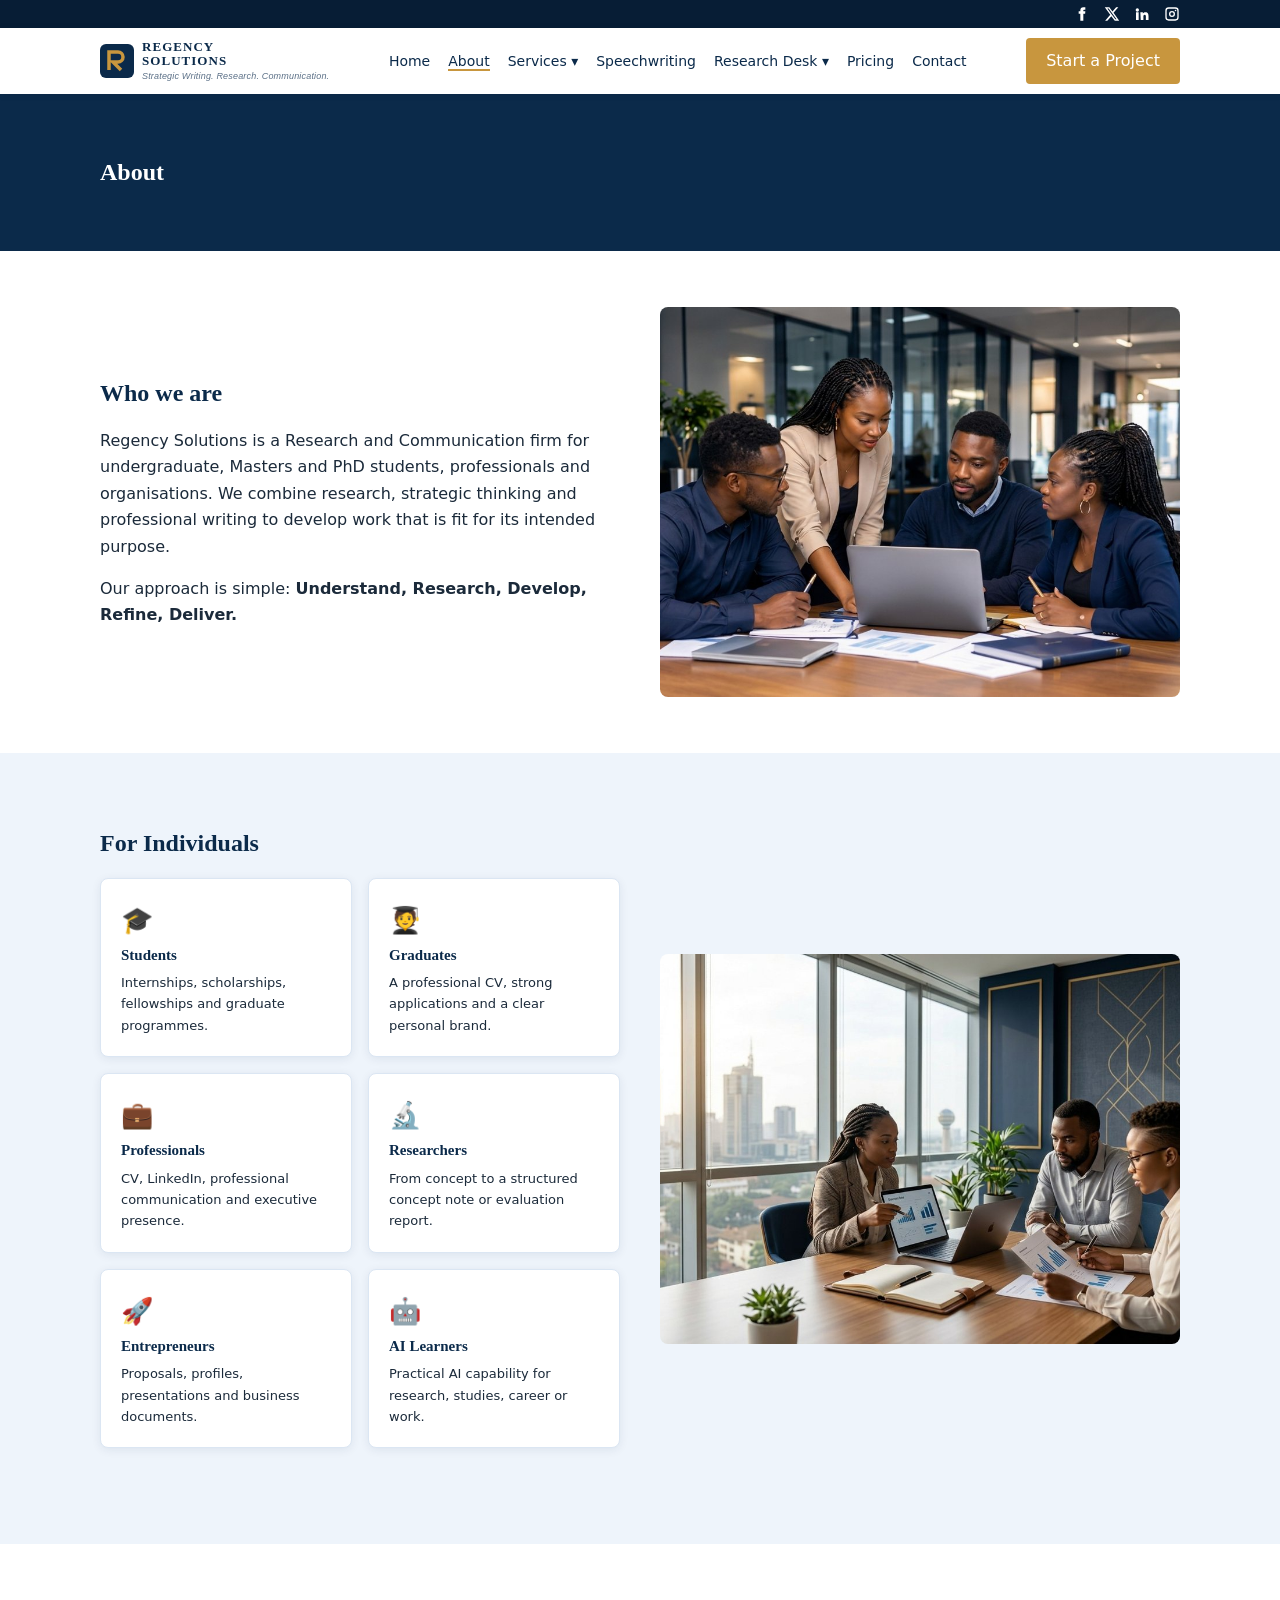
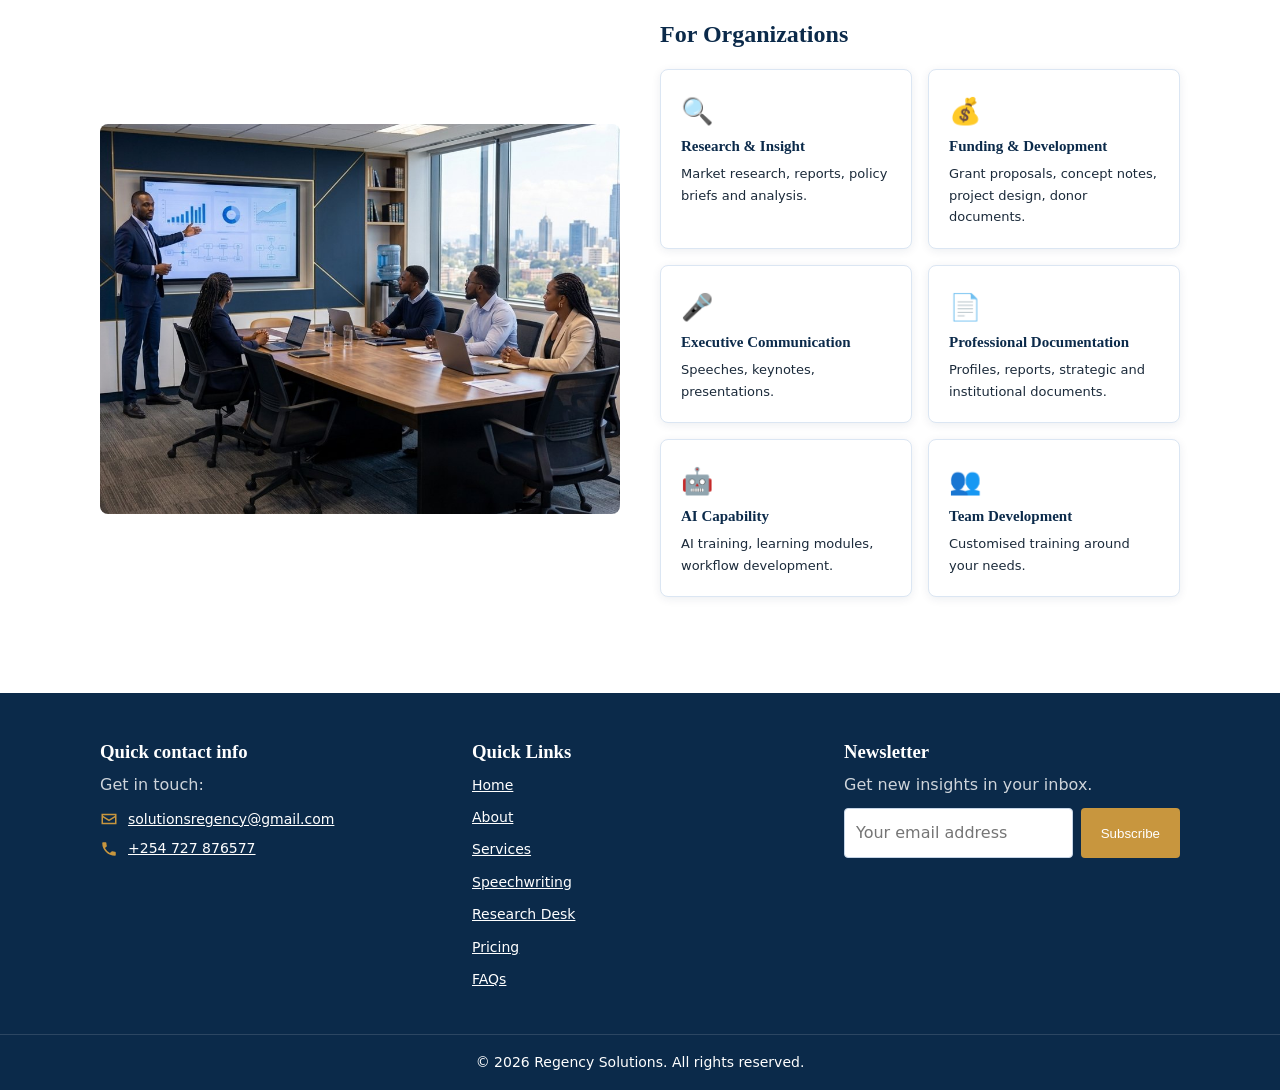
==== commit c31ccd14: "Add files via upload" ====
--- a/about.html
+++ b/about.html
@@ -3,4 +3,4 @@
 <section class="ph"><div class="w"><h1>About</h1></div></section><section class="sp"><div class="w two"><div><h2>Who we are</h2><p>Regency Solutions is a Research and Communication firm for undergraduate, Masters and PhD students, professionals and organisations. We combine research, strategic thinking and professional writing to develop work that is fit for its intended purpose.</p><p>Our approach is simple: <b>Understand, Research, Develop, Refine, Deliver.</b></p></div><img src="images/about.jpg" alt=""></div></section><section class="sp alt"><div class="w two"><div><h2 id="individuals">For Individuals</h2><div class="tiles"><div class="tile"><b>🎓</b><span>Students</span><p>Internships, scholarships, fellowships and graduate programmes.</p></div><div class="tile"><b>🧑‍🎓</b><span>Graduates</span><p>A professional CV, strong applications and a clear personal brand.</p></div><div class="tile"><b>💼</b><span>Professionals</span><p>CV, LinkedIn, professional communication and executive presence.</p></div><div class="tile"><b>🔬</b><span>Researchers</span><p>From concept to a structured concept note or evaluation report.</p></div><div class="tile"><b>🚀</b><span>Entrepreneurs</span><p>Proposals, profiles, presentations and business documents.</p></div><div class="tile"><b>🤖</b><span>AI Learners</span><p>Practical AI capability for research, studies, career or work.</p></div></div></div><img src="images/individuals.jpg" alt=""></div></section><section class="sp"><div class="w two rev"><div><h2 id="orgs">For Organizations</h2><div class="tiles"><div class="tile"><b>🔍</b><span>Research & Insight</span><p>Market research, reports, policy briefs and analysis.</p></div><div class="tile"><b>💰</b><span>Funding & Development</span><p>Grant proposals, concept notes, project design, donor documents.</p></div><div class="tile"><b>🎤</b><span>Executive Communication</span><p>Speeches, keynotes, presentations.</p></div><div class="tile"><b>📄</b><span>Professional Documentation</span><p>Profiles, reports, strategic and institutional documents.</p></div><div class="tile"><b>🤖</b><span>AI Capability</span><p>AI training, learning modules, workflow development.</p></div><div class="tile"><b>👥</b><span>Team Development</span><p>Customised training around your needs.</p></div></div></div><img src="images/organizations.jpg" alt=""></div></section>
 <footer><div class="w fg"><div><h3>Quick contact info</h3><p class="mu">Get in touch:</p><ul class="cl"><li><svg viewBox="0 0 24 24"><path d="M2 5h20v14H2zm2 2v.5l8 5 8-5V7zm16 3l-8 5-8-5v7h16z"/></svg><a href="mailto:solutionsregency@gmail.com">solutionsregency@gmail.com</a></li><li><svg viewBox="0 0 24 24"><path d="M6.6 10.8a15 15 0 0 0 6.6 6.6l2.2-2.2a1 1 0 0 1 1-.25 11 11 0 0 0 3.6.6 1 1 0 0 1 1 1V20a1 1 0 0 1-1 1A17 17 0 0 1 3 4a1 1 0 0 1 1-1h3.5a1 1 0 0 1 1 1c0 1.2.2 2.4.6 3.6a1 1 0 0 1-.25 1z"/></svg><a href="tel:+254727876577">+254 727 876577</a></li></ul></div><div><h3>Quick Links</h3><ul class="ll"><li><a href="index.html">Home</a></li><li><a href="about.html">About</a></li><li><a href="services.html">Services</a></li><li><a href="speechwriting.html">Speechwriting</a></li><li><a href="research-desk.html">Research Desk</a></li><li><a href="pricing.html">Pricing</a></li><li><a href="research-desk.html#faqs">FAQs</a></li></ul></div><div><h3>Newsletter</h3><p class="mu">Get new insights in your inbox.</p><form class="rf nl" data-kind="news"><input name="_honey" style="display:none" tabindex="-1" autocomplete="off" aria-hidden="true"><input type="hidden" name="service" value="Newsletter"><input name="email" type="email" placeholder="Your email address" aria-label="Email address" required><button class="btn">Subscribe</button><div class="msg"></div></form></div></div><div class="fb">&copy; 2026 Regency Solutions. All rights reserved.</div></footer>
 <div class="modal" id="m"><form class="rf" data-reply="1"><input name="_honey" style="display:none" tabindex="-1" autocomplete="off" aria-hidden="true"><button type="button" class="x" aria-label="Close">&times;</button><h3>Get the pricing plan</h3><p>Enter your email and we will send the plan straight to your inbox.</p><input type="hidden" name="service"><input name="name" placeholder="Your name *" required><input name="email" type="email" placeholder="Email *" required><button class="btn">Send me the pricing plan</button><div class="msg"></div></form></div>
-<script src="script.js?v=3"></script></body></html>+<script src="script.js?v=4"></script></body></html>
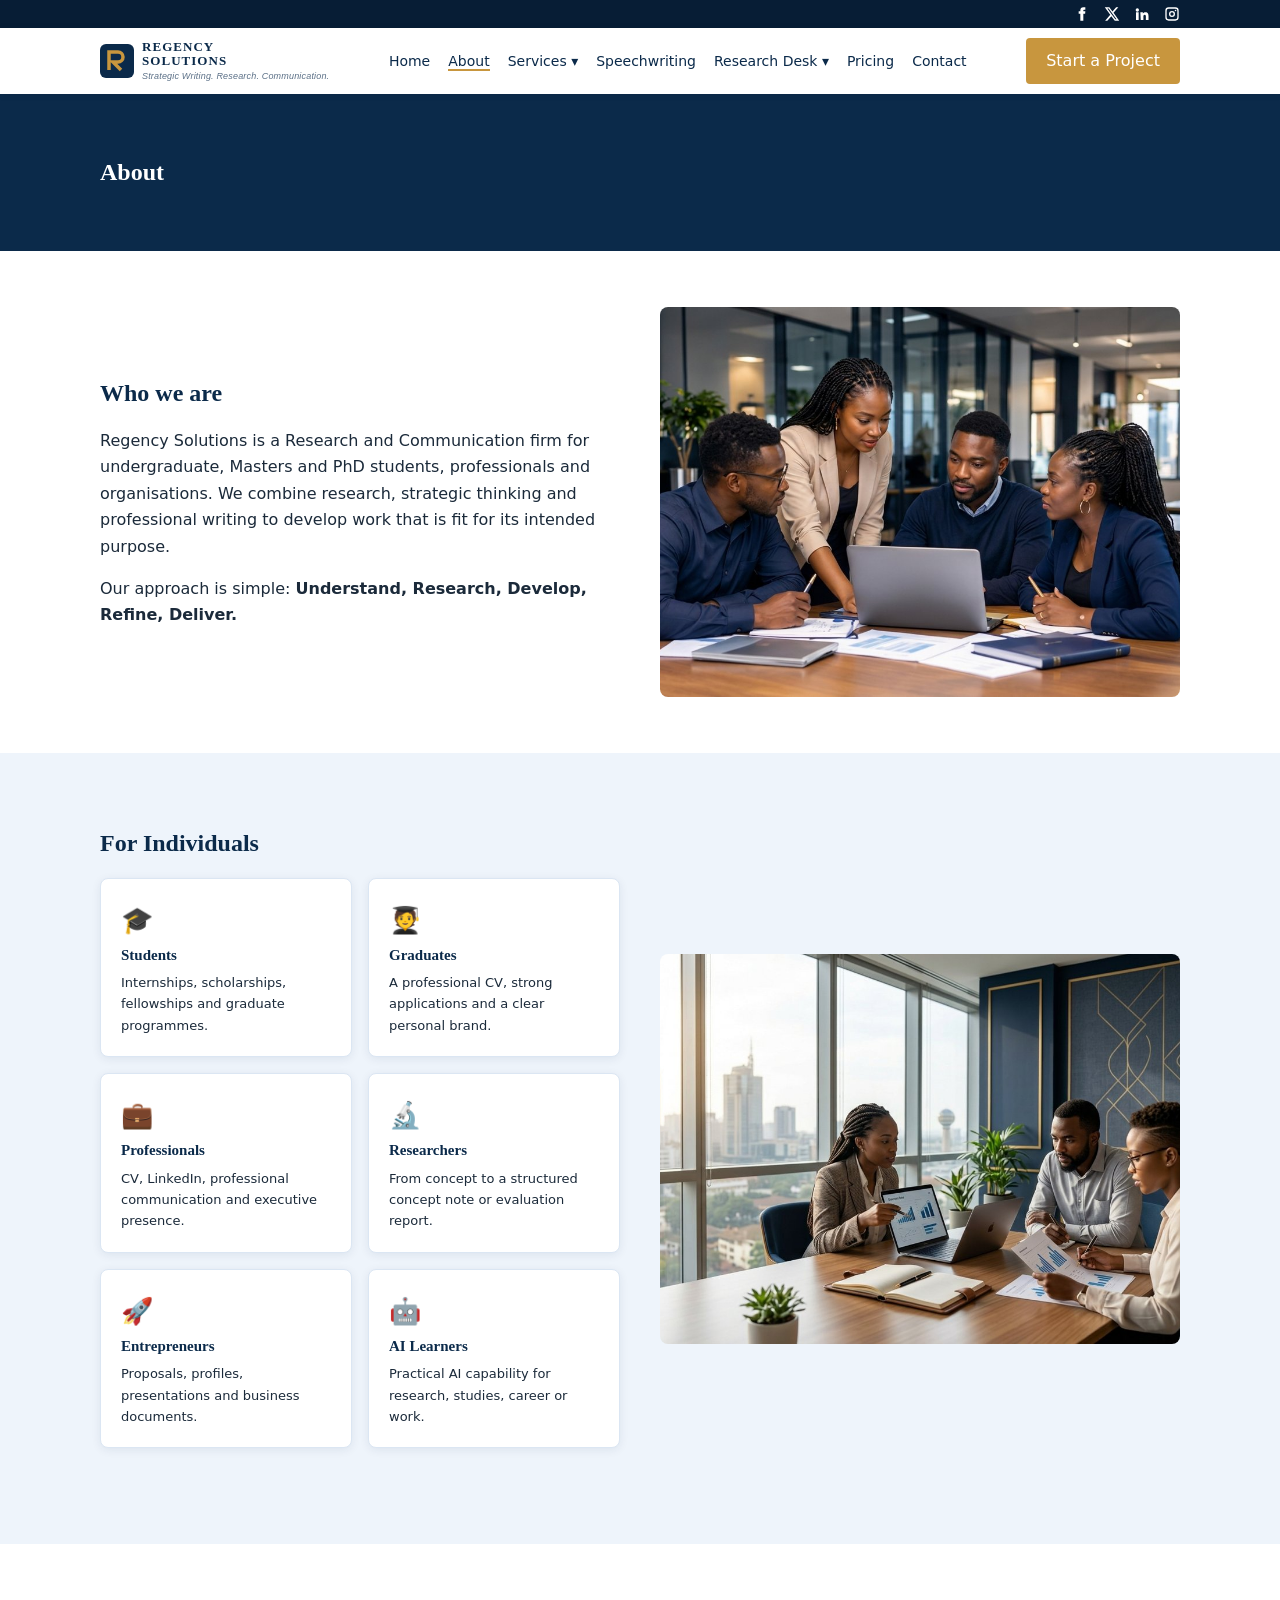
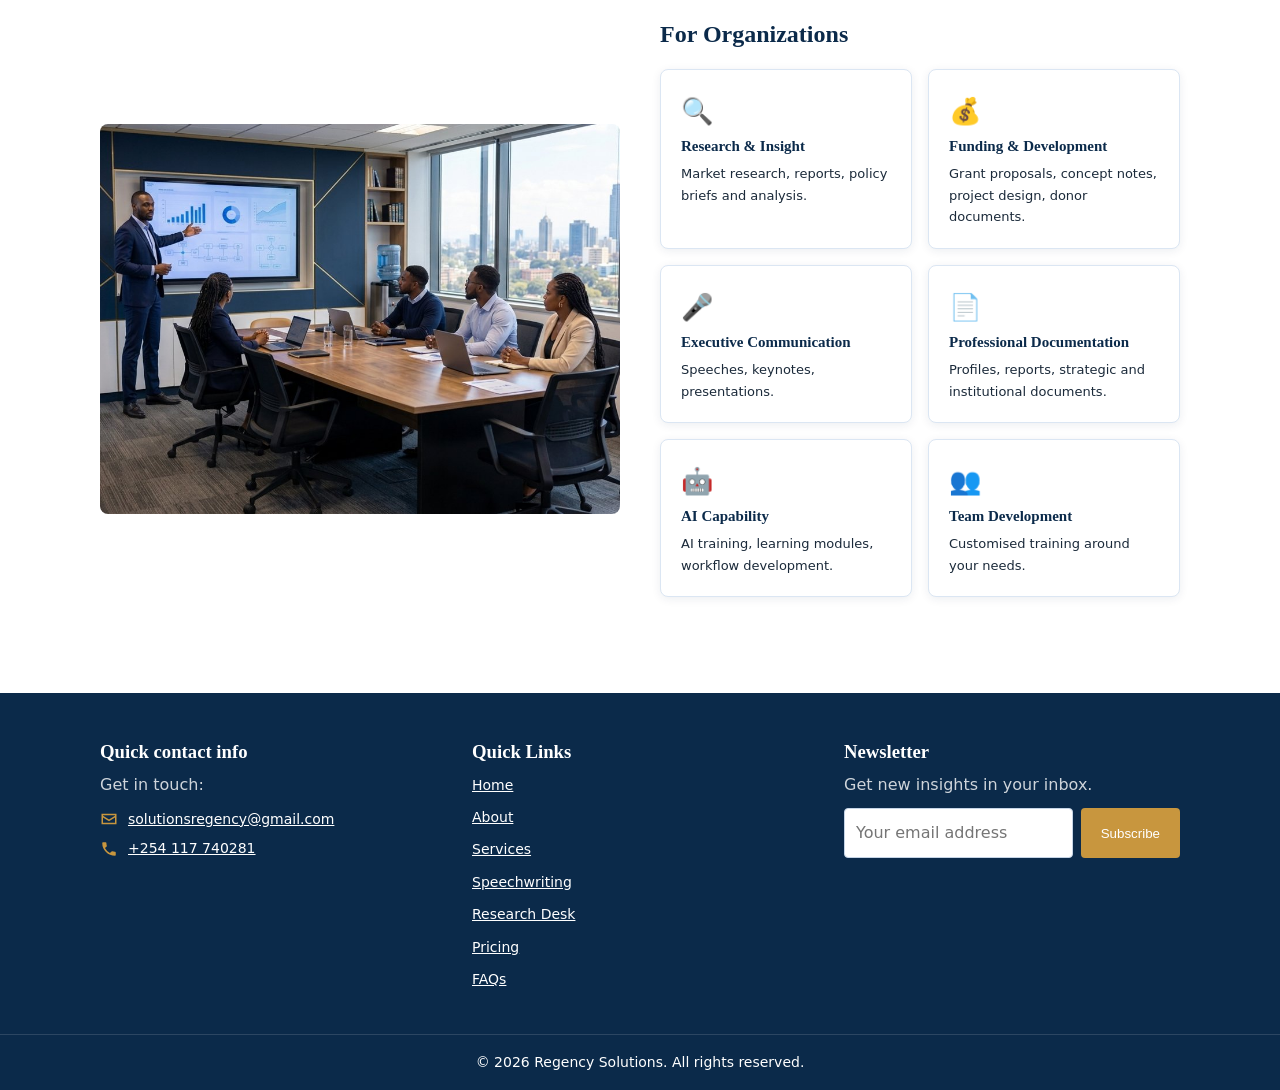
==== commit a7b53a0d: "Update about.html" ====
--- a/about.html
+++ b/about.html
@@ -1,6 +1,6 @@
 <!DOCTYPE html><html lang="en"><head><meta charset="utf-8"><meta name="viewport" content="width=device-width,initial-scale=1"><title>About | Regency Solutions</title><link rel="stylesheet" href="style.css?v=3"></head><body>
 <div class="topbar"><div class="w tb"><div class="socials"><a href="#" aria-label="Facebook"><svg viewBox="0 0 24 24"><path d="M14 8V6.5c0-.7.3-1 1-1h2V2h-3c-3 0-4.5 1.8-4.5 4.5V8H7v3.5h2.5V22H14V11.5h2.7L17 8z"/></svg></a><a href="#" aria-label="X"><svg viewBox="0 0 24 24"><path d="M18.2 2h3.3l-7.2 8.3L22.8 22h-6.6l-5.2-6.8L5 22H1.7l7.7-8.9L1.2 2h6.8l4.7 6.2zm-1.2 18h1.8L7 3.9H5z"/></svg></a><a href="#" aria-label="LinkedIn"><svg viewBox="0 0 24 24"><path d="M4.98 3.5a2.5 2.5 0 1 1 0 5 2.5 2.5 0 0 1 0-5zM3 9.5h4V21H3zM9.5 9.5h3.8v1.6h.1c.5-1 1.8-1.9 3.7-1.9 4 0 4.7 2.6 4.7 6V21h-4v-5c0-1.2 0-2.8-1.7-2.8s-2 1.3-2 2.7V21h-4z"/></svg></a><a href="#" aria-label="Instagram"><svg viewBox="0 0 24 24"><path d="M7 2h10a5 5 0 0 1 5 5v10a5 5 0 0 1-5 5H7a5 5 0 0 1-5-5V7a5 5 0 0 1 5-5zm0 2a3 3 0 0 0-3 3v10a3 3 0 0 0 3 3h10a3 3 0 0 0 3-3V7a3 3 0 0 0-3-3zm5 3.5A4.5 4.5 0 1 1 7.5 12 4.5 4.5 0 0 1 12 7.5zm0 2A2.5 2.5 0 1 0 14.5 12 2.5 2.5 0 0 0 12 9.5zM17.3 5.5a1.2 1.2 0 1 1-1.2 1.2 1.2 1.2 0 0 1 1.2-1.2z"/></svg></a></div></div></div><header><div class="w nav"><a href="index.html" class="logo"><svg width="34" height="34" viewBox="0 0 34 34"><rect width="34" height="34" rx="6" fill="#0b2a4a"/><path d="M9 26V8h9a5 5 0 0 1 0 10h-5l8 8" stroke="#c8963e" stroke-width="3.5" fill="none"/></svg><span>REGENCY<br>SOLUTIONS<em>Strategic Writing. Research. Communication.</em></span></a><button class="burger" aria-label="Open menu" aria-expanded="false"><span></span><span></span><span></span></button><nav><a href="index.html">Home</a><a href="about.html" class=on>About</a><div class="dd"><a href="services.html">Services &#9662;</a><div class="dm"><a href="services.html#career-solutions">Career Solutions</a><a href="services.html#research-analytics">Research & Analytics</a><a href="services.html#grants-proposals">Grants & Proposals</a><a href="services.html#website-development">Website Development</a><a href="services.html#ai-training">AI Training & Development</a><a href="services.html#professional-writing">Professional Writing</a></div></div><a href="speechwriting.html">Speechwriting</a><div class="dd"><a href="research-desk.html">Research Desk &#9662;</a><div class="dm"><a href="research-desk.html#insights">Insights</a><a href="research-desk.html#portfolio">Portfolio</a><a href="research-desk.html#testimonials">Testimonials</a></div></div><a href="pricing.html">Pricing</a><a href="contact.html">Contact</a></nav><a class="btn" href="start-a-project.html">Start a Project</a></div></header>
 <section class="ph"><div class="w"><h1>About</h1></div></section><section class="sp"><div class="w two"><div><h2>Who we are</h2><p>Regency Solutions is a Research and Communication firm for undergraduate, Masters and PhD students, professionals and organisations. We combine research, strategic thinking and professional writing to develop work that is fit for its intended purpose.</p><p>Our approach is simple: <b>Understand, Research, Develop, Refine, Deliver.</b></p></div><img src="images/about.jpg" alt=""></div></section><section class="sp alt"><div class="w two"><div><h2 id="individuals">For Individuals</h2><div class="tiles"><div class="tile"><b>🎓</b><span>Students</span><p>Internships, scholarships, fellowships and graduate programmes.</p></div><div class="tile"><b>🧑‍🎓</b><span>Graduates</span><p>A professional CV, strong applications and a clear personal brand.</p></div><div class="tile"><b>💼</b><span>Professionals</span><p>CV, LinkedIn, professional communication and executive presence.</p></div><div class="tile"><b>🔬</b><span>Researchers</span><p>From concept to a structured concept note or evaluation report.</p></div><div class="tile"><b>🚀</b><span>Entrepreneurs</span><p>Proposals, profiles, presentations and business documents.</p></div><div class="tile"><b>🤖</b><span>AI Learners</span><p>Practical AI capability for research, studies, career or work.</p></div></div></div><img src="images/individuals.jpg" alt=""></div></section><section class="sp"><div class="w two rev"><div><h2 id="orgs">For Organizations</h2><div class="tiles"><div class="tile"><b>🔍</b><span>Research & Insight</span><p>Market research, reports, policy briefs and analysis.</p></div><div class="tile"><b>💰</b><span>Funding & Development</span><p>Grant proposals, concept notes, project design, donor documents.</p></div><div class="tile"><b>🎤</b><span>Executive Communication</span><p>Speeches, keynotes, presentations.</p></div><div class="tile"><b>📄</b><span>Professional Documentation</span><p>Profiles, reports, strategic and institutional documents.</p></div><div class="tile"><b>🤖</b><span>AI Capability</span><p>AI training, learning modules, workflow development.</p></div><div class="tile"><b>👥</b><span>Team Development</span><p>Customised training around your needs.</p></div></div></div><img src="images/organizations.jpg" alt=""></div></section>
-<footer><div class="w fg"><div><h3>Quick contact info</h3><p class="mu">Get in touch:</p><ul class="cl"><li><svg viewBox="0 0 24 24"><path d="M2 5h20v14H2zm2 2v.5l8 5 8-5V7zm16 3l-8 5-8-5v7h16z"/></svg><a href="mailto:solutionsregency@gmail.com">solutionsregency@gmail.com</a></li><li><svg viewBox="0 0 24 24"><path d="M6.6 10.8a15 15 0 0 0 6.6 6.6l2.2-2.2a1 1 0 0 1 1-.25 11 11 0 0 0 3.6.6 1 1 0 0 1 1 1V20a1 1 0 0 1-1 1A17 17 0 0 1 3 4a1 1 0 0 1 1-1h3.5a1 1 0 0 1 1 1c0 1.2.2 2.4.6 3.6a1 1 0 0 1-.25 1z"/></svg><a href="tel:+254727876577">+254 727 876577</a></li></ul></div><div><h3>Quick Links</h3><ul class="ll"><li><a href="index.html">Home</a></li><li><a href="about.html">About</a></li><li><a href="services.html">Services</a></li><li><a href="speechwriting.html">Speechwriting</a></li><li><a href="research-desk.html">Research Desk</a></li><li><a href="pricing.html">Pricing</a></li><li><a href="research-desk.html#faqs">FAQs</a></li></ul></div><div><h3>Newsletter</h3><p class="mu">Get new insights in your inbox.</p><form class="rf nl" data-kind="news"><input name="_honey" style="display:none" tabindex="-1" autocomplete="off" aria-hidden="true"><input type="hidden" name="service" value="Newsletter"><input name="email" type="email" placeholder="Your email address" aria-label="Email address" required><button class="btn">Subscribe</button><div class="msg"></div></form></div></div><div class="fb">&copy; 2026 Regency Solutions. All rights reserved.</div></footer>
+<footer><div class="w fg"><div><h3>Quick contact info</h3><p class="mu">Get in touch:</p><ul class="cl"><li><svg viewBox="0 0 24 24"><path d="M2 5h20v14H2zm2 2v.5l8 5 8-5V7zm16 3l-8 5-8-5v7h16z"/></svg><a href="https://mail.google.com/mail/?view=cm&to=solutionsregency@gmail.com" target="_blank" rel="noopener">solutionsregency@gmail.com</a></li><li><svg viewBox="0 0 24 24"><path d="M6.6 10.8a15 15 0 0 0 6.6 6.6l2.2-2.2a1 1 0 0 1 1-.25 11 11 0 0 0 3.6.6 1 1 0 0 1 1 1V20a1 1 0 0 1-1 1A17 17 0 0 1 3 4a1 1 0 0 1 1-1h3.5a1 1 0 0 1 1 1c0 1.2.2 2.4.6 3.6a1 1 0 0 1-.25 1z"/></svg><a href="tel:+254117740281">+254 117 740281</a></li></ul></div><div><h3>Quick Links</h3><ul class="ll"><li><a href="index.html">Home</a></li><li><a href="about.html">About</a></li><li><a href="services.html">Services</a></li><li><a href="speechwriting.html">Speechwriting</a></li><li><a href="research-desk.html">Research Desk</a></li><li><a href="pricing.html">Pricing</a></li><li><a href="research-desk.html#faqs">FAQs</a></li></ul></div><div><h3>Newsletter</h3><p class="mu">Get new insights in your inbox.</p><form class="rf nl" data-kind="news"><input name="_honey" style="display:none" tabindex="-1" autocomplete="off" aria-hidden="true"><input type="hidden" name="service" value="Newsletter"><input name="email" type="email" placeholder="Your email address" aria-label="Email address" required><button class="btn">Subscribe</button><div class="msg"></div></form></div></div><div class="fb">&copy; 2026 Regency Solutions. All rights reserved.</div></footer>
 <div class="modal" id="m"><form class="rf" data-reply="1"><input name="_honey" style="display:none" tabindex="-1" autocomplete="off" aria-hidden="true"><button type="button" class="x" aria-label="Close">&times;</button><h3>Get the pricing plan</h3><p>Enter your email and we will send the plan straight to your inbox.</p><input type="hidden" name="service"><input name="name" placeholder="Your name *" required><input name="email" type="email" placeholder="Email *" required><button class="btn">Send me the pricing plan</button><div class="msg"></div></form></div>
-<script src="script.js?v=4"></script></body></html>+<script src="script.js?v=5"></script></body></html>
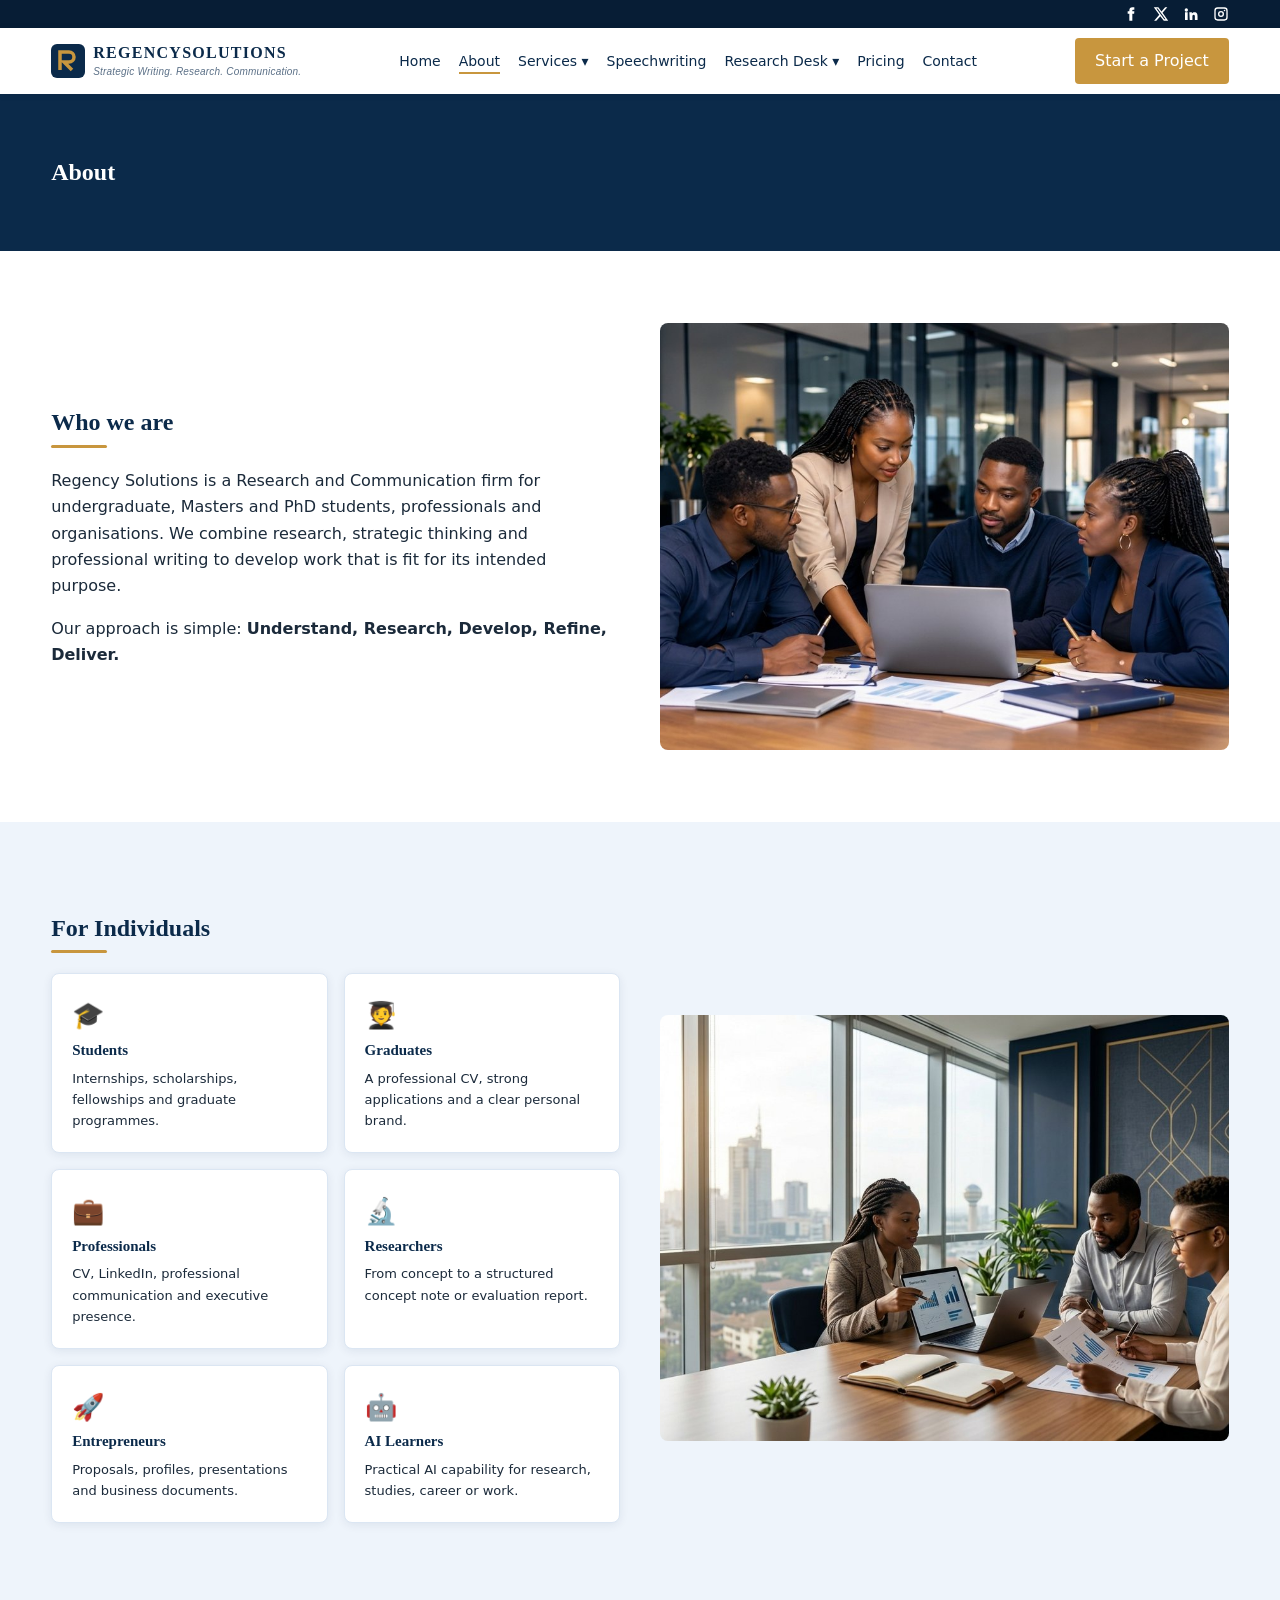
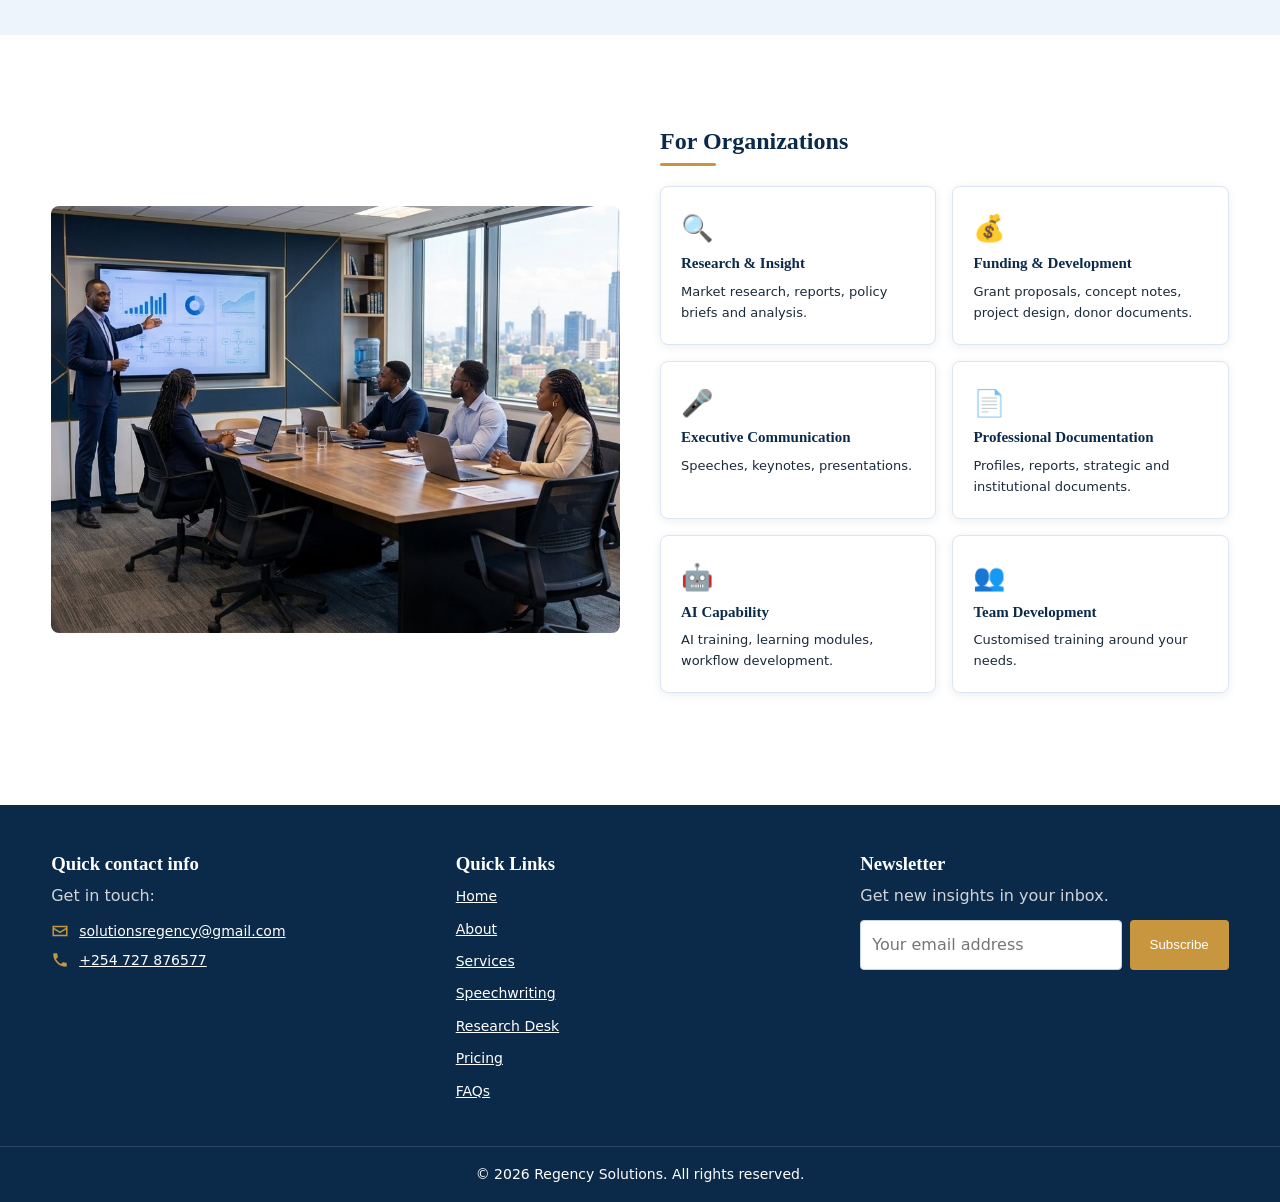
==== commit 03e7774e: "Add files via upload" ====
--- a/about.html
+++ b/about.html
@@ -1,6 +1,6 @@
-<!DOCTYPE html><html lang="en"><head><meta charset="utf-8"><meta name="viewport" content="width=device-width,initial-scale=1"><title>About | Regency Solutions</title><link rel="stylesheet" href="style.css?v=3"></head><body>
+<!DOCTYPE html><html lang="en"><head><meta charset="utf-8"><meta name="viewport" content="width=device-width,initial-scale=1"><title>About | Regency Solutions</title><link rel="stylesheet" href="style.css?v=4"></head><body>
 <div class="topbar"><div class="w tb"><div class="socials"><a href="#" aria-label="Facebook"><svg viewBox="0 0 24 24"><path d="M14 8V6.5c0-.7.3-1 1-1h2V2h-3c-3 0-4.5 1.8-4.5 4.5V8H7v3.5h2.5V22H14V11.5h2.7L17 8z"/></svg></a><a href="#" aria-label="X"><svg viewBox="0 0 24 24"><path d="M18.2 2h3.3l-7.2 8.3L22.8 22h-6.6l-5.2-6.8L5 22H1.7l7.7-8.9L1.2 2h6.8l4.7 6.2zm-1.2 18h1.8L7 3.9H5z"/></svg></a><a href="#" aria-label="LinkedIn"><svg viewBox="0 0 24 24"><path d="M4.98 3.5a2.5 2.5 0 1 1 0 5 2.5 2.5 0 0 1 0-5zM3 9.5h4V21H3zM9.5 9.5h3.8v1.6h.1c.5-1 1.8-1.9 3.7-1.9 4 0 4.7 2.6 4.7 6V21h-4v-5c0-1.2 0-2.8-1.7-2.8s-2 1.3-2 2.7V21h-4z"/></svg></a><a href="#" aria-label="Instagram"><svg viewBox="0 0 24 24"><path d="M7 2h10a5 5 0 0 1 5 5v10a5 5 0 0 1-5 5H7a5 5 0 0 1-5-5V7a5 5 0 0 1 5-5zm0 2a3 3 0 0 0-3 3v10a3 3 0 0 0 3 3h10a3 3 0 0 0 3-3V7a3 3 0 0 0-3-3zm5 3.5A4.5 4.5 0 1 1 7.5 12 4.5 4.5 0 0 1 12 7.5zm0 2A2.5 2.5 0 1 0 14.5 12 2.5 2.5 0 0 0 12 9.5zM17.3 5.5a1.2 1.2 0 1 1-1.2 1.2 1.2 1.2 0 0 1 1.2-1.2z"/></svg></a></div></div></div><header><div class="w nav"><a href="index.html" class="logo"><svg width="34" height="34" viewBox="0 0 34 34"><rect width="34" height="34" rx="6" fill="#0b2a4a"/><path d="M9 26V8h9a5 5 0 0 1 0 10h-5l8 8" stroke="#c8963e" stroke-width="3.5" fill="none"/></svg><span>REGENCY<br>SOLUTIONS<em>Strategic Writing. Research. Communication.</em></span></a><button class="burger" aria-label="Open menu" aria-expanded="false"><span></span><span></span><span></span></button><nav><a href="index.html">Home</a><a href="about.html" class=on>About</a><div class="dd"><a href="services.html">Services &#9662;</a><div class="dm"><a href="services.html#career-solutions">Career Solutions</a><a href="services.html#research-analytics">Research & Analytics</a><a href="services.html#grants-proposals">Grants & Proposals</a><a href="services.html#website-development">Website Development</a><a href="services.html#ai-training">AI Training & Development</a><a href="services.html#professional-writing">Professional Writing</a></div></div><a href="speechwriting.html">Speechwriting</a><div class="dd"><a href="research-desk.html">Research Desk &#9662;</a><div class="dm"><a href="research-desk.html#insights">Insights</a><a href="research-desk.html#portfolio">Portfolio</a><a href="research-desk.html#testimonials">Testimonials</a></div></div><a href="pricing.html">Pricing</a><a href="contact.html">Contact</a></nav><a class="btn" href="start-a-project.html">Start a Project</a></div></header>
 <section class="ph"><div class="w"><h1>About</h1></div></section><section class="sp"><div class="w two"><div><h2>Who we are</h2><p>Regency Solutions is a Research and Communication firm for undergraduate, Masters and PhD students, professionals and organisations. We combine research, strategic thinking and professional writing to develop work that is fit for its intended purpose.</p><p>Our approach is simple: <b>Understand, Research, Develop, Refine, Deliver.</b></p></div><img src="images/about.jpg" alt=""></div></section><section class="sp alt"><div class="w two"><div><h2 id="individuals">For Individuals</h2><div class="tiles"><div class="tile"><b>🎓</b><span>Students</span><p>Internships, scholarships, fellowships and graduate programmes.</p></div><div class="tile"><b>🧑‍🎓</b><span>Graduates</span><p>A professional CV, strong applications and a clear personal brand.</p></div><div class="tile"><b>💼</b><span>Professionals</span><p>CV, LinkedIn, professional communication and executive presence.</p></div><div class="tile"><b>🔬</b><span>Researchers</span><p>From concept to a structured concept note or evaluation report.</p></div><div class="tile"><b>🚀</b><span>Entrepreneurs</span><p>Proposals, profiles, presentations and business documents.</p></div><div class="tile"><b>🤖</b><span>AI Learners</span><p>Practical AI capability for research, studies, career or work.</p></div></div></div><img src="images/individuals.jpg" alt=""></div></section><section class="sp"><div class="w two rev"><div><h2 id="orgs">For Organizations</h2><div class="tiles"><div class="tile"><b>🔍</b><span>Research & Insight</span><p>Market research, reports, policy briefs and analysis.</p></div><div class="tile"><b>💰</b><span>Funding & Development</span><p>Grant proposals, concept notes, project design, donor documents.</p></div><div class="tile"><b>🎤</b><span>Executive Communication</span><p>Speeches, keynotes, presentations.</p></div><div class="tile"><b>📄</b><span>Professional Documentation</span><p>Profiles, reports, strategic and institutional documents.</p></div><div class="tile"><b>🤖</b><span>AI Capability</span><p>AI training, learning modules, workflow development.</p></div><div class="tile"><b>👥</b><span>Team Development</span><p>Customised training around your needs.</p></div></div></div><img src="images/organizations.jpg" alt=""></div></section>
-<footer><div class="w fg"><div><h3>Quick contact info</h3><p class="mu">Get in touch:</p><ul class="cl"><li><svg viewBox="0 0 24 24"><path d="M2 5h20v14H2zm2 2v.5l8 5 8-5V7zm16 3l-8 5-8-5v7h16z"/></svg><a href="https://mail.google.com/mail/?view=cm&to=solutionsregency@gmail.com" target="_blank" rel="noopener">solutionsregency@gmail.com</a></li><li><svg viewBox="0 0 24 24"><path d="M6.6 10.8a15 15 0 0 0 6.6 6.6l2.2-2.2a1 1 0 0 1 1-.25 11 11 0 0 0 3.6.6 1 1 0 0 1 1 1V20a1 1 0 0 1-1 1A17 17 0 0 1 3 4a1 1 0 0 1 1-1h3.5a1 1 0 0 1 1 1c0 1.2.2 2.4.6 3.6a1 1 0 0 1-.25 1z"/></svg><a href="tel:+254117740281">+254 117 740281</a></li></ul></div><div><h3>Quick Links</h3><ul class="ll"><li><a href="index.html">Home</a></li><li><a href="about.html">About</a></li><li><a href="services.html">Services</a></li><li><a href="speechwriting.html">Speechwriting</a></li><li><a href="research-desk.html">Research Desk</a></li><li><a href="pricing.html">Pricing</a></li><li><a href="research-desk.html#faqs">FAQs</a></li></ul></div><div><h3>Newsletter</h3><p class="mu">Get new insights in your inbox.</p><form class="rf nl" data-kind="news"><input name="_honey" style="display:none" tabindex="-1" autocomplete="off" aria-hidden="true"><input type="hidden" name="service" value="Newsletter"><input name="email" type="email" placeholder="Your email address" aria-label="Email address" required><button class="btn">Subscribe</button><div class="msg"></div></form></div></div><div class="fb">&copy; 2026 Regency Solutions. All rights reserved.</div></footer>
+<footer><div class="w fg"><div><h3>Quick contact info</h3><p class="mu">Get in touch:</p><ul class="cl"><li><svg viewBox="0 0 24 24"><path d="M2 5h20v14H2zm2 2v.5l8 5 8-5V7zm16 3l-8 5-8-5v7h16z"/></svg><a href="https://mail.google.com/mail/?view=cm&to=solutionsregency@gmail.com" target="_blank" rel="noopener">solutionsregency@gmail.com</a></li><li><svg viewBox="0 0 24 24"><path d="M6.6 10.8a15 15 0 0 0 6.6 6.6l2.2-2.2a1 1 0 0 1 1-.25 11 11 0 0 0 3.6.6 1 1 0 0 1 1 1V20a1 1 0 0 1-1 1A17 17 0 0 1 3 4a1 1 0 0 1 1-1h3.5a1 1 0 0 1 1 1c0 1.2.2 2.4.6 3.6a1 1 0 0 1-.25 1z"/></svg><a href="tel:+254727876577">+254 727 876577</a></li></ul></div><div><h3>Quick Links</h3><ul class="ll"><li><a href="index.html">Home</a></li><li><a href="about.html">About</a></li><li><a href="services.html">Services</a></li><li><a href="speechwriting.html">Speechwriting</a></li><li><a href="research-desk.html">Research Desk</a></li><li><a href="pricing.html">Pricing</a></li><li><a href="research-desk.html#faqs">FAQs</a></li></ul></div><div><h3>Newsletter</h3><p class="mu">Get new insights in your inbox.</p><form class="rf nl" data-kind="news"><input name="_honey" style="display:none" tabindex="-1" autocomplete="off" aria-hidden="true"><input type="hidden" name="service" value="Newsletter"><input name="email" type="email" placeholder="Your email address" aria-label="Email address" required><button class="btn">Subscribe</button><div class="msg"></div></form></div></div><div class="fb">&copy; 2026 Regency Solutions. All rights reserved.</div></footer>
 <div class="modal" id="m"><form class="rf" data-reply="1"><input name="_honey" style="display:none" tabindex="-1" autocomplete="off" aria-hidden="true"><button type="button" class="x" aria-label="Close">&times;</button><h3>Get the pricing plan</h3><p>Enter your email and we will send the plan straight to your inbox.</p><input type="hidden" name="service"><input name="name" placeholder="Your name *" required><input name="email" type="email" placeholder="Email *" required><button class="btn">Send me the pricing plan</button><div class="msg"></div></form></div>
-<script src="script.js?v=5"></script></body></html>
+<script src="script.js?v=6"></script><script src="motion.js?v=1" defer></script></body></html>
--- a/style.css
+++ b/style.css
@@ -42,3 +42,24 @@
 .nav nav a{display:block;margin:0;padding:11px 4px;font-size:16px}.nav nav a.on{border-bottom:0;font-weight:700;color:var(--g)}
 .dd{display:block}.dd:hover .dm,.dd:focus-within .dm{display:none}.dm{position:static;box-shadow:none;padding:0 0 0 14px;min-width:0}.dd.open .dm{display:block}
 header{max-height:100vh}}
+/* ===== v4: wider layout, one-line logo, motion ===== */
+:root{--ease:cubic-bezier(.2,.7,.2,1)}
+.w{max-width:1360px;padding-left:clamp(20px,4vw,56px);padding-right:clamp(20px,4vw,56px)}
+.logo{font-size:16px}.logo span{white-space:nowrap}.logo br{display:none}.logo em{font-size:10px}
+.two img{max-height:520px;transition:transform .5s var(--ease),box-shadow .5s}.two img:hover{transform:translateY(-4px) scale(1.02);box-shadow:0 18px 40px #0b2a4a33}
+@media(min-width:1200px){.hero{min-height:600px}.sp{padding:72px 0}}
+body{animation:pg .6s var(--ease)}@keyframes pg{from{opacity:0}}
+@keyframes up{from{opacity:0;transform:translateY(28px)}}
+.hero h1{animation:up .9s .1s var(--ease) backwards}.hero p{animation:up .9s .3s var(--ease) backwards}.hero .btn{animation:up .9s .5s var(--ease) backwards}.hero .btn+.btn{animation-delay:.65s}
+.hero h1::after{content:'';display:block;width:90px;height:4px;background:var(--g);margin-top:18px;border-radius:2px;animation:gw 1s .8s var(--ease) backwards}@keyframes gw{from{width:0}}
+.hero{background-position:0 0,center var(--py,50%)}
+#pb{position:fixed;top:0;left:0;height:3px;width:0;background:var(--g);z-index:30}
+header{transition:box-shadow .3s}header .nav{transition:padding .3s}header.sc{box-shadow:0 4px 18px #0b2a4a22}header.sc .nav{padding-top:4px;padding-bottom:4px}
+.nav nav>a,.dd>a{background:linear-gradient(var(--g),var(--g)) 0 100%/0 2px no-repeat;transition:background-size .3s var(--ease);padding-bottom:3px}.nav nav>a:hover,.dd>a:hover{background-size:100% 2px}
+.dm{animation:up .25s var(--ease)}
+.card,.tile{transition:transform .3s var(--ease),box-shadow .3s,border-color .3s}.card:hover,.tile:hover{transform:translateY(-6px);box-shadow:0 14px 30px #0b2a4a26;border-color:var(--g)}
+.btn{transition:transform .25s var(--ease),box-shadow .25s,filter .25s}.btn:hover{transform:translateY(-2px);box-shadow:0 8px 18px #c8963e66;filter:brightness(1.06)}
+.rv{opacity:0;transform:translateY(34px);transition:opacity .8s var(--ease) var(--d,0s),transform .8s var(--ease) var(--d,0s)}.rv.in{opacity:1;transform:none}
+.sp h2::after{content:'';display:block;width:0;height:3px;background:var(--g);margin-top:8px;border-radius:2px;transition:width .8s .25s var(--ease)}.sp h2.in::after{width:56px}
+@media(max-width:760px){.logo{font-size:15px}.nav nav>a,.dd>a{background:none}}
+@media(prefers-reduced-motion:reduce){*{animation:none!important;transition:none!important}}
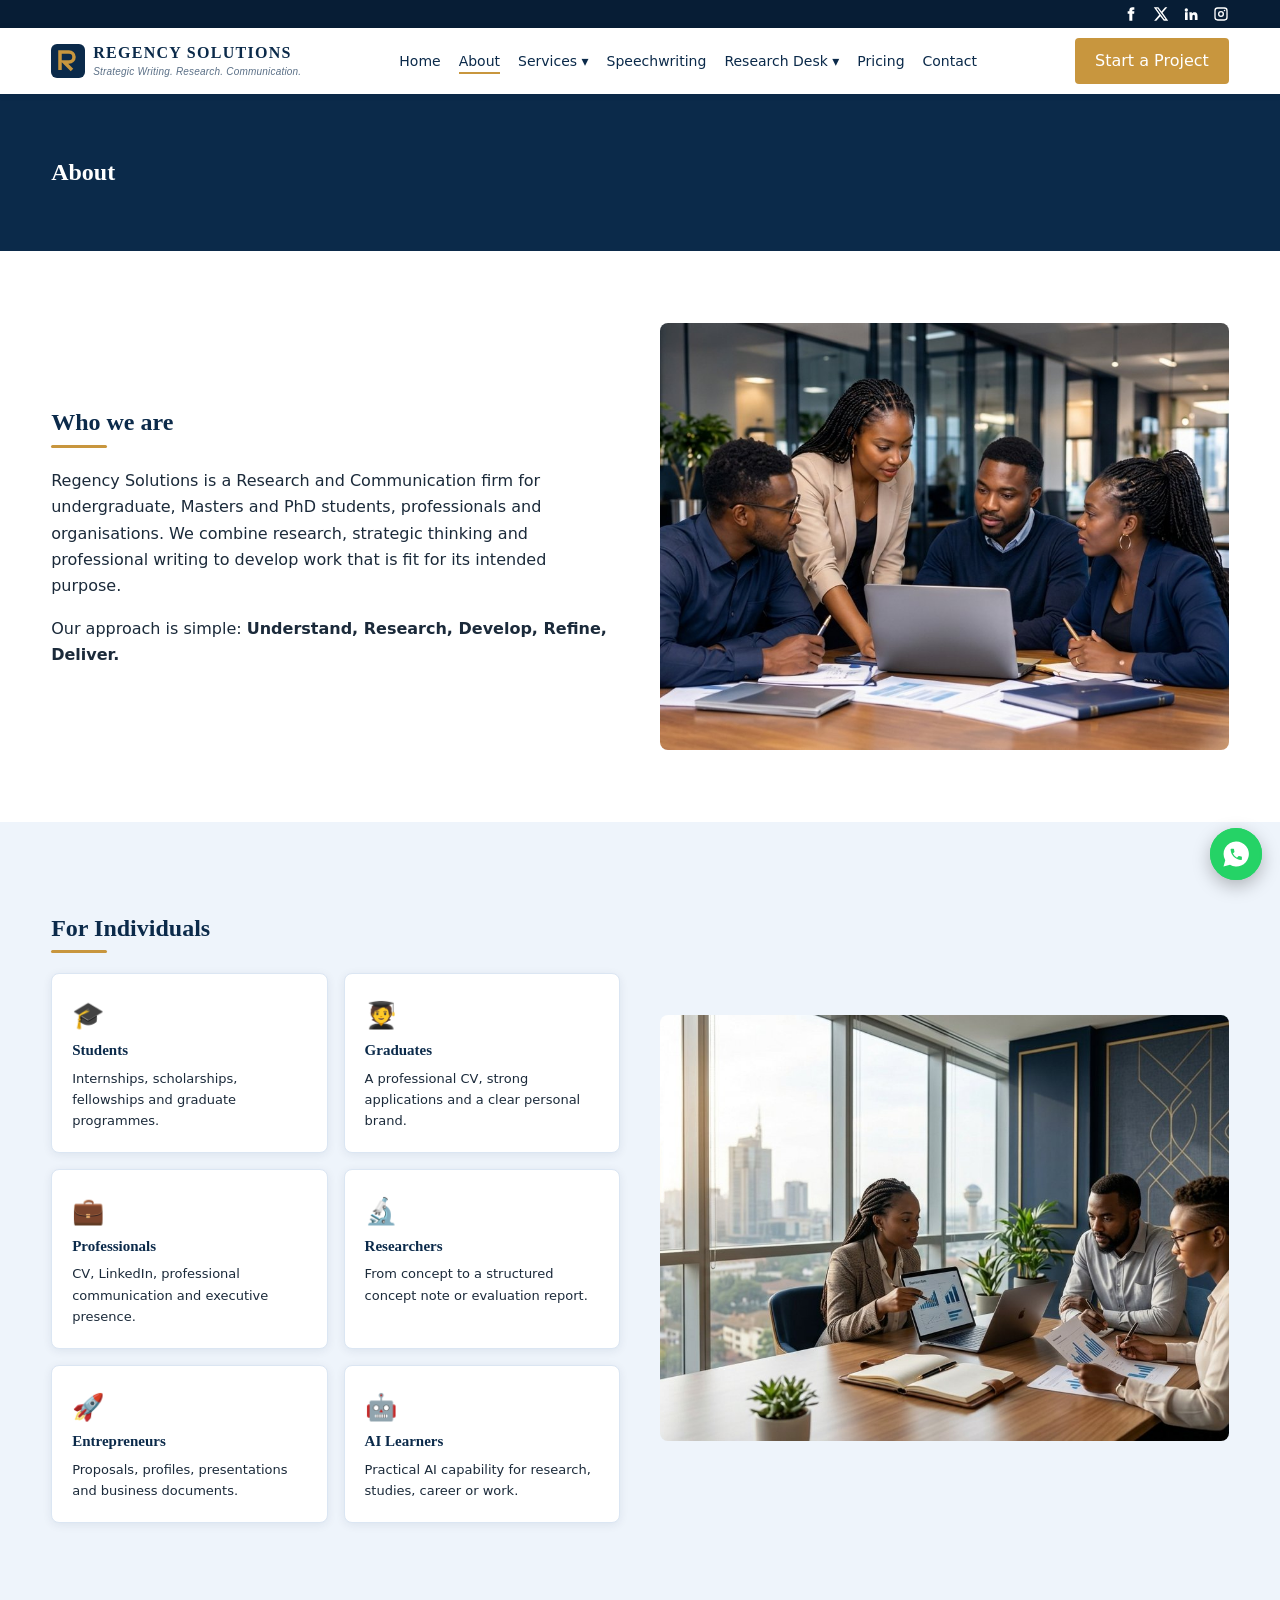
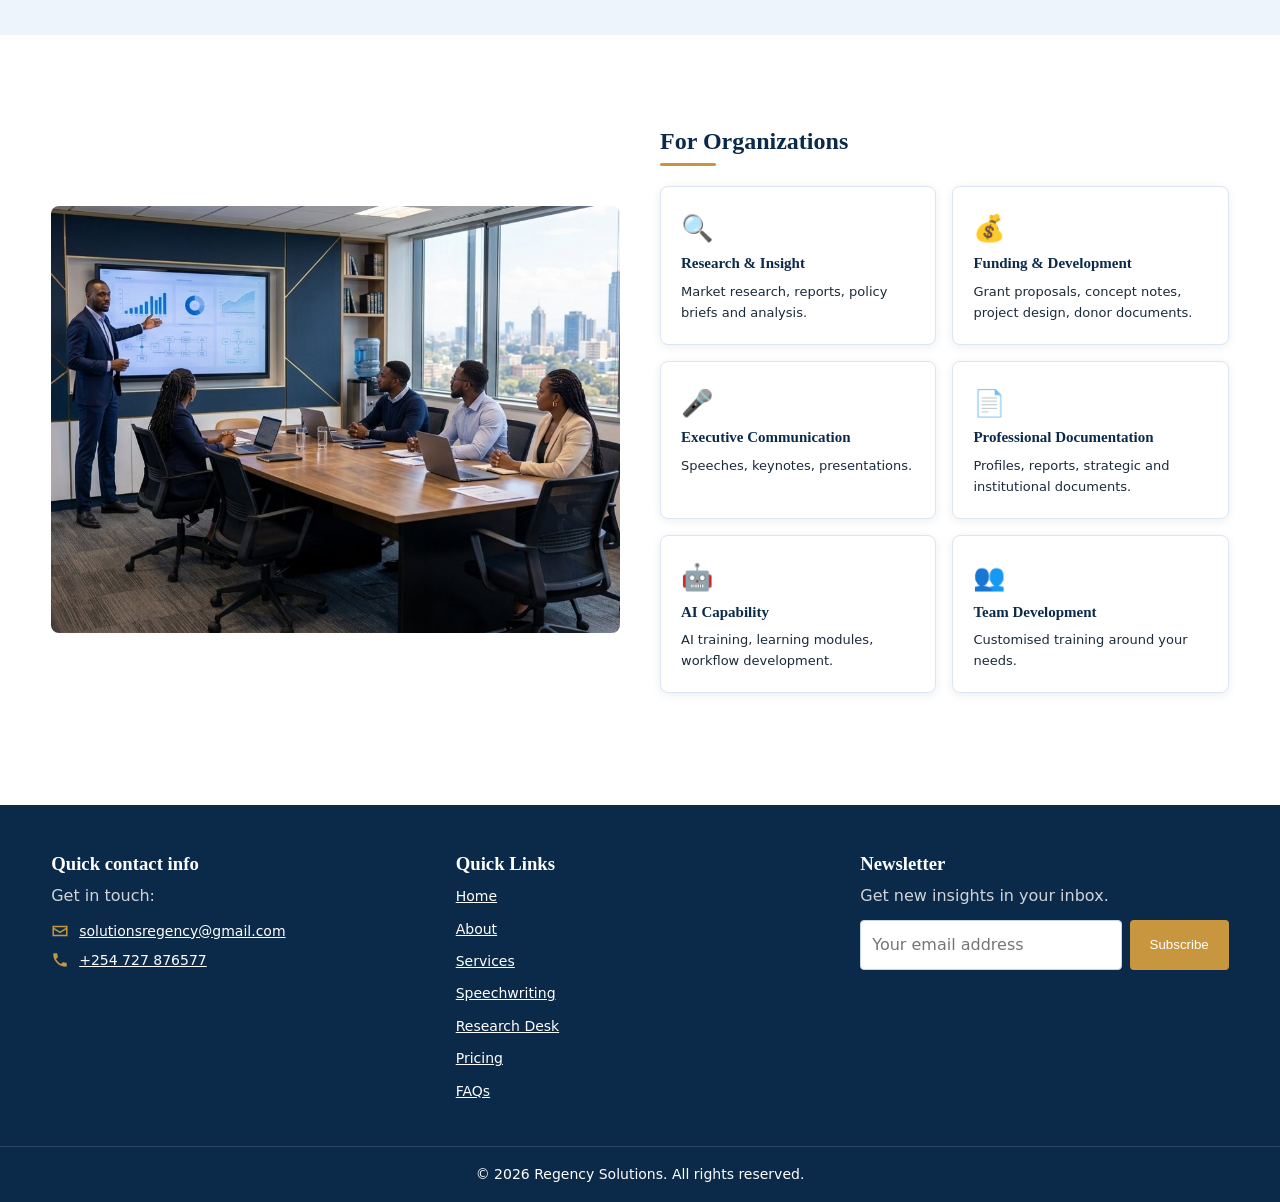
==== commit 44590d4f: "Add files via upload" ====
--- a/about.html
+++ b/about.html
@@ -1,6 +1,6 @@
-<!DOCTYPE html><html lang="en"><head><meta charset="utf-8"><meta name="viewport" content="width=device-width,initial-scale=1"><title>About | Regency Solutions</title><link rel="stylesheet" href="style.css?v=4"></head><body>
-<div class="topbar"><div class="w tb"><div class="socials"><a href="#" aria-label="Facebook"><svg viewBox="0 0 24 24"><path d="M14 8V6.5c0-.7.3-1 1-1h2V2h-3c-3 0-4.5 1.8-4.5 4.5V8H7v3.5h2.5V22H14V11.5h2.7L17 8z"/></svg></a><a href="#" aria-label="X"><svg viewBox="0 0 24 24"><path d="M18.2 2h3.3l-7.2 8.3L22.8 22h-6.6l-5.2-6.8L5 22H1.7l7.7-8.9L1.2 2h6.8l4.7 6.2zm-1.2 18h1.8L7 3.9H5z"/></svg></a><a href="#" aria-label="LinkedIn"><svg viewBox="0 0 24 24"><path d="M4.98 3.5a2.5 2.5 0 1 1 0 5 2.5 2.5 0 0 1 0-5zM3 9.5h4V21H3zM9.5 9.5h3.8v1.6h.1c.5-1 1.8-1.9 3.7-1.9 4 0 4.7 2.6 4.7 6V21h-4v-5c0-1.2 0-2.8-1.7-2.8s-2 1.3-2 2.7V21h-4z"/></svg></a><a href="#" aria-label="Instagram"><svg viewBox="0 0 24 24"><path d="M7 2h10a5 5 0 0 1 5 5v10a5 5 0 0 1-5 5H7a5 5 0 0 1-5-5V7a5 5 0 0 1 5-5zm0 2a3 3 0 0 0-3 3v10a3 3 0 0 0 3 3h10a3 3 0 0 0 3-3V7a3 3 0 0 0-3-3zm5 3.5A4.5 4.5 0 1 1 7.5 12 4.5 4.5 0 0 1 12 7.5zm0 2A2.5 2.5 0 1 0 14.5 12 2.5 2.5 0 0 0 12 9.5zM17.3 5.5a1.2 1.2 0 1 1-1.2 1.2 1.2 1.2 0 0 1 1.2-1.2z"/></svg></a></div></div></div><header><div class="w nav"><a href="index.html" class="logo"><svg width="34" height="34" viewBox="0 0 34 34"><rect width="34" height="34" rx="6" fill="#0b2a4a"/><path d="M9 26V8h9a5 5 0 0 1 0 10h-5l8 8" stroke="#c8963e" stroke-width="3.5" fill="none"/></svg><span>REGENCY<br>SOLUTIONS<em>Strategic Writing. Research. Communication.</em></span></a><button class="burger" aria-label="Open menu" aria-expanded="false"><span></span><span></span><span></span></button><nav><a href="index.html">Home</a><a href="about.html" class=on>About</a><div class="dd"><a href="services.html">Services &#9662;</a><div class="dm"><a href="services.html#career-solutions">Career Solutions</a><a href="services.html#research-analytics">Research & Analytics</a><a href="services.html#grants-proposals">Grants & Proposals</a><a href="services.html#website-development">Website Development</a><a href="services.html#ai-training">AI Training & Development</a><a href="services.html#professional-writing">Professional Writing</a></div></div><a href="speechwriting.html">Speechwriting</a><div class="dd"><a href="research-desk.html">Research Desk &#9662;</a><div class="dm"><a href="research-desk.html#insights">Insights</a><a href="research-desk.html#portfolio">Portfolio</a><a href="research-desk.html#testimonials">Testimonials</a></div></div><a href="pricing.html">Pricing</a><a href="contact.html">Contact</a></nav><a class="btn" href="start-a-project.html">Start a Project</a></div></header>
+<!DOCTYPE html><html lang="en"><head><meta charset="utf-8"><meta name="viewport" content="width=device-width,initial-scale=1"><title>About | Regency Solutions</title><link rel="stylesheet" href="style.css?v=5"></head><body>
+<div class="topbar"><div class="w tb"><div class="socials"><a href="#" aria-label="Facebook"><svg viewBox="0 0 24 24"><path d="M14 8V6.5c0-.7.3-1 1-1h2V2h-3c-3 0-4.5 1.8-4.5 4.5V8H7v3.5h2.5V22H14V11.5h2.7L17 8z"/></svg></a><a href="#" aria-label="X"><svg viewBox="0 0 24 24"><path d="M18.2 2h3.3l-7.2 8.3L22.8 22h-6.6l-5.2-6.8L5 22H1.7l7.7-8.9L1.2 2h6.8l4.7 6.2zm-1.2 18h1.8L7 3.9H5z"/></svg></a><a href="#" aria-label="LinkedIn"><svg viewBox="0 0 24 24"><path d="M4.98 3.5a2.5 2.5 0 1 1 0 5 2.5 2.5 0 0 1 0-5zM3 9.5h4V21H3zM9.5 9.5h3.8v1.6h.1c.5-1 1.8-1.9 3.7-1.9 4 0 4.7 2.6 4.7 6V21h-4v-5c0-1.2 0-2.8-1.7-2.8s-2 1.3-2 2.7V21h-4z"/></svg></a><a href="#" aria-label="Instagram"><svg viewBox="0 0 24 24"><path d="M7 2h10a5 5 0 0 1 5 5v10a5 5 0 0 1-5 5H7a5 5 0 0 1-5-5V7a5 5 0 0 1 5-5zm0 2a3 3 0 0 0-3 3v10a3 3 0 0 0 3 3h10a3 3 0 0 0 3-3V7a3 3 0 0 0-3-3zm5 3.5A4.5 4.5 0 1 1 7.5 12 4.5 4.5 0 0 1 12 7.5zm0 2A2.5 2.5 0 1 0 14.5 12 2.5 2.5 0 0 0 12 9.5zM17.3 5.5a1.2 1.2 0 1 1-1.2 1.2 1.2 1.2 0 0 1 1.2-1.2z"/></svg></a></div></div></div><header><div class="w nav"><a href="index.html" class="logo"><svg width="34" height="34" viewBox="0 0 34 34"><rect width="34" height="34" rx="6" fill="#0b2a4a"/><path d="M9 26V8h9a5 5 0 0 1 0 10h-5l8 8" stroke="#c8963e" stroke-width="3.5" fill="none"/></svg><span>REGENCY SOLUTIONS<em>Strategic Writing. Research. Communication.</em></span></a><button class="burger" aria-label="Open menu" aria-expanded="false"><span></span><span></span><span></span></button><nav><a href="index.html">Home</a><a href="about.html" class=on>About</a><div class="dd"><a href="services.html">Services &#9662;</a><div class="dm"><a href="services.html#career-solutions">Career Solutions</a><a href="services.html#research-analytics">Research & Analytics</a><a href="services.html#grants-proposals">Grants & Proposals</a><a href="services.html#website-development">Website Development</a><a href="services.html#ai-training">AI Training & Development</a><a href="services.html#professional-writing">Professional Writing</a></div></div><a href="speechwriting.html">Speechwriting</a><div class="dd"><a href="research-desk.html">Research Desk &#9662;</a><div class="dm"><a href="research-desk.html#insights">Insights</a><a href="research-desk.html#portfolio">Portfolio</a><a href="research-desk.html#testimonials">Testimonials</a></div></div><a href="pricing.html">Pricing</a><a href="contact.html">Contact</a></nav><a class="btn" href="start-a-project.html">Start a Project</a></div></header>
 <section class="ph"><div class="w"><h1>About</h1></div></section><section class="sp"><div class="w two"><div><h2>Who we are</h2><p>Regency Solutions is a Research and Communication firm for undergraduate, Masters and PhD students, professionals and organisations. We combine research, strategic thinking and professional writing to develop work that is fit for its intended purpose.</p><p>Our approach is simple: <b>Understand, Research, Develop, Refine, Deliver.</b></p></div><img src="images/about.jpg" alt=""></div></section><section class="sp alt"><div class="w two"><div><h2 id="individuals">For Individuals</h2><div class="tiles"><div class="tile"><b>🎓</b><span>Students</span><p>Internships, scholarships, fellowships and graduate programmes.</p></div><div class="tile"><b>🧑‍🎓</b><span>Graduates</span><p>A professional CV, strong applications and a clear personal brand.</p></div><div class="tile"><b>💼</b><span>Professionals</span><p>CV, LinkedIn, professional communication and executive presence.</p></div><div class="tile"><b>🔬</b><span>Researchers</span><p>From concept to a structured concept note or evaluation report.</p></div><div class="tile"><b>🚀</b><span>Entrepreneurs</span><p>Proposals, profiles, presentations and business documents.</p></div><div class="tile"><b>🤖</b><span>AI Learners</span><p>Practical AI capability for research, studies, career or work.</p></div></div></div><img src="images/individuals.jpg" alt=""></div></section><section class="sp"><div class="w two rev"><div><h2 id="orgs">For Organizations</h2><div class="tiles"><div class="tile"><b>🔍</b><span>Research & Insight</span><p>Market research, reports, policy briefs and analysis.</p></div><div class="tile"><b>💰</b><span>Funding & Development</span><p>Grant proposals, concept notes, project design, donor documents.</p></div><div class="tile"><b>🎤</b><span>Executive Communication</span><p>Speeches, keynotes, presentations.</p></div><div class="tile"><b>📄</b><span>Professional Documentation</span><p>Profiles, reports, strategic and institutional documents.</p></div><div class="tile"><b>🤖</b><span>AI Capability</span><p>AI training, learning modules, workflow development.</p></div><div class="tile"><b>👥</b><span>Team Development</span><p>Customised training around your needs.</p></div></div></div><img src="images/organizations.jpg" alt=""></div></section>
 <footer><div class="w fg"><div><h3>Quick contact info</h3><p class="mu">Get in touch:</p><ul class="cl"><li><svg viewBox="0 0 24 24"><path d="M2 5h20v14H2zm2 2v.5l8 5 8-5V7zm16 3l-8 5-8-5v7h16z"/></svg><a href="https://mail.google.com/mail/?view=cm&to=solutionsregency@gmail.com" target="_blank" rel="noopener">solutionsregency@gmail.com</a></li><li><svg viewBox="0 0 24 24"><path d="M6.6 10.8a15 15 0 0 0 6.6 6.6l2.2-2.2a1 1 0 0 1 1-.25 11 11 0 0 0 3.6.6 1 1 0 0 1 1 1V20a1 1 0 0 1-1 1A17 17 0 0 1 3 4a1 1 0 0 1 1-1h3.5a1 1 0 0 1 1 1c0 1.2.2 2.4.6 3.6a1 1 0 0 1-.25 1z"/></svg><a href="tel:+254727876577">+254 727 876577</a></li></ul></div><div><h3>Quick Links</h3><ul class="ll"><li><a href="index.html">Home</a></li><li><a href="about.html">About</a></li><li><a href="services.html">Services</a></li><li><a href="speechwriting.html">Speechwriting</a></li><li><a href="research-desk.html">Research Desk</a></li><li><a href="pricing.html">Pricing</a></li><li><a href="research-desk.html#faqs">FAQs</a></li></ul></div><div><h3>Newsletter</h3><p class="mu">Get new insights in your inbox.</p><form class="rf nl" data-kind="news"><input name="_honey" style="display:none" tabindex="-1" autocomplete="off" aria-hidden="true"><input type="hidden" name="service" value="Newsletter"><input name="email" type="email" placeholder="Your email address" aria-label="Email address" required><button class="btn">Subscribe</button><div class="msg"></div></form></div></div><div class="fb">&copy; 2026 Regency Solutions. All rights reserved.</div></footer>
 <div class="modal" id="m"><form class="rf" data-reply="1"><input name="_honey" style="display:none" tabindex="-1" autocomplete="off" aria-hidden="true"><button type="button" class="x" aria-label="Close">&times;</button><h3>Get the pricing plan</h3><p>Enter your email and we will send the plan straight to your inbox.</p><input type="hidden" name="service"><input name="name" placeholder="Your name *" required><input name="email" type="email" placeholder="Email *" required><button class="btn">Send me the pricing plan</button><div class="msg"></div></form></div>
-<script src="script.js?v=6"></script><script src="motion.js?v=1" defer></script></body></html>+<script src="script.js?v=6"></script><script src="motion.js?v=2" defer></script></body></html>
--- a/style.css
+++ b/style.css
@@ -63,3 +63,21 @@
 .sp h2::after{content:'';display:block;width:0;height:3px;background:var(--g);margin-top:8px;border-radius:2px;transition:width .8s .25s var(--ease)}.sp h2.in::after{width:56px}
 @media(max-width:760px){.logo{font-size:15px}.nav nav>a,.dd>a{background:none}}
 @media(prefers-reduced-motion:reduce){*{animation:none!important;transition:none!important}}
+
+/* ===== v5 ===== */
+.hero h1{max-width:20ch;font-size:clamp(32px,4.6vw,56px)}
+.kick{color:var(--g);font:600 14px/1.3 'Segoe UI',sans-serif;letter-spacing:.16em;text-transform:uppercase;margin-bottom:16px;animation:up .8s var(--ease) backwards}
+.rot{display:inline-block;min-width:9.5ch;color:#fff;border-bottom:2px solid var(--g);transition:opacity .35s,transform .35s}.rot.out{opacity:0;transform:translateY(-8px)}
+.tl{list-style:none;margin:40px 0 0;padding:0;display:grid;grid-template-columns:repeat(5,1fr);gap:20px;position:relative}
+.tl::before,.tl::after{content:'';position:absolute;left:22px;top:20px;height:4px;border-radius:2px}
+.tl::before{right:calc((100% - 80px)/5 - 22px);background:#cfdceb}.tl::after{background:var(--g);width:calc((100% - (100% - 80px)/5)*var(--p,0))}
+.tl li{position:relative;padding-top:64px}.tl i{position:absolute;top:0;left:0;width:44px;height:44px;border-radius:50%;background:var(--n);color:#fff;font:700 18px/44px Georgia,serif;text-align:center;z-index:1;transition:background .4s,transform .4s}
+.tl li.on i{background:var(--g);transform:scale(1.12)}.tl b{font:600 19px Georgia,serif;color:var(--n)}.tl p{margin:6px 0 0;font-size:15px}
+@media(max-width:760px){.tl{grid-template-columns:1fr;gap:26px}.tl::before,.tl::after{left:20px;top:22px;width:4px}.tl::before{right:auto;bottom:calc(22px + 4px);height:auto;bottom:70px}.tl::after{height:calc((100% - 92px)*var(--p,0));width:4px}.tl li{padding:4px 0 0 64px}}
+.wa,.tt{position:fixed;right:18px;width:52px;height:52px;border-radius:50%;display:grid;place-items:center;z-index:25;box-shadow:0 6px 18px #0004;border:0;cursor:pointer}
+.wa{bottom:20px;background:#25d366;transition:transform .25s var(--ease)}.wa:hover{transform:scale(1.08)}.wa svg{width:30px;height:30px}
+.wa::before{content:'';position:absolute;inset:0;border-radius:50%;border:2px solid #25d366;animation:pulse 2.4s infinite}@keyframes pulse{from{transform:scale(1);opacity:.8}to{transform:scale(1.6);opacity:0}}
+.wa span{position:absolute;right:62px;background:#fff;color:var(--n);padding:6px 12px;border-radius:6px;font:600 13px 'Segoe UI',sans-serif;white-space:nowrap;box-shadow:0 4px 12px #0003;opacity:0;pointer-events:none;transform:translateX(8px);transition:.25s}.wa:hover span{opacity:1;transform:none}
+.tt{bottom:84px;background:var(--n);color:#fff;font-size:22px;opacity:0;visibility:hidden;transform:translateY(10px);transition:.3s}.tt.show{opacity:1;visibility:visible;transform:none}.tt:hover{background:var(--g)}
+.fs{max-width:480px;margin:0 0 18px;padding:12px 16px;border-radius:30px}
+@media(max-width:760px){.wa,.tt{right:12px}}
